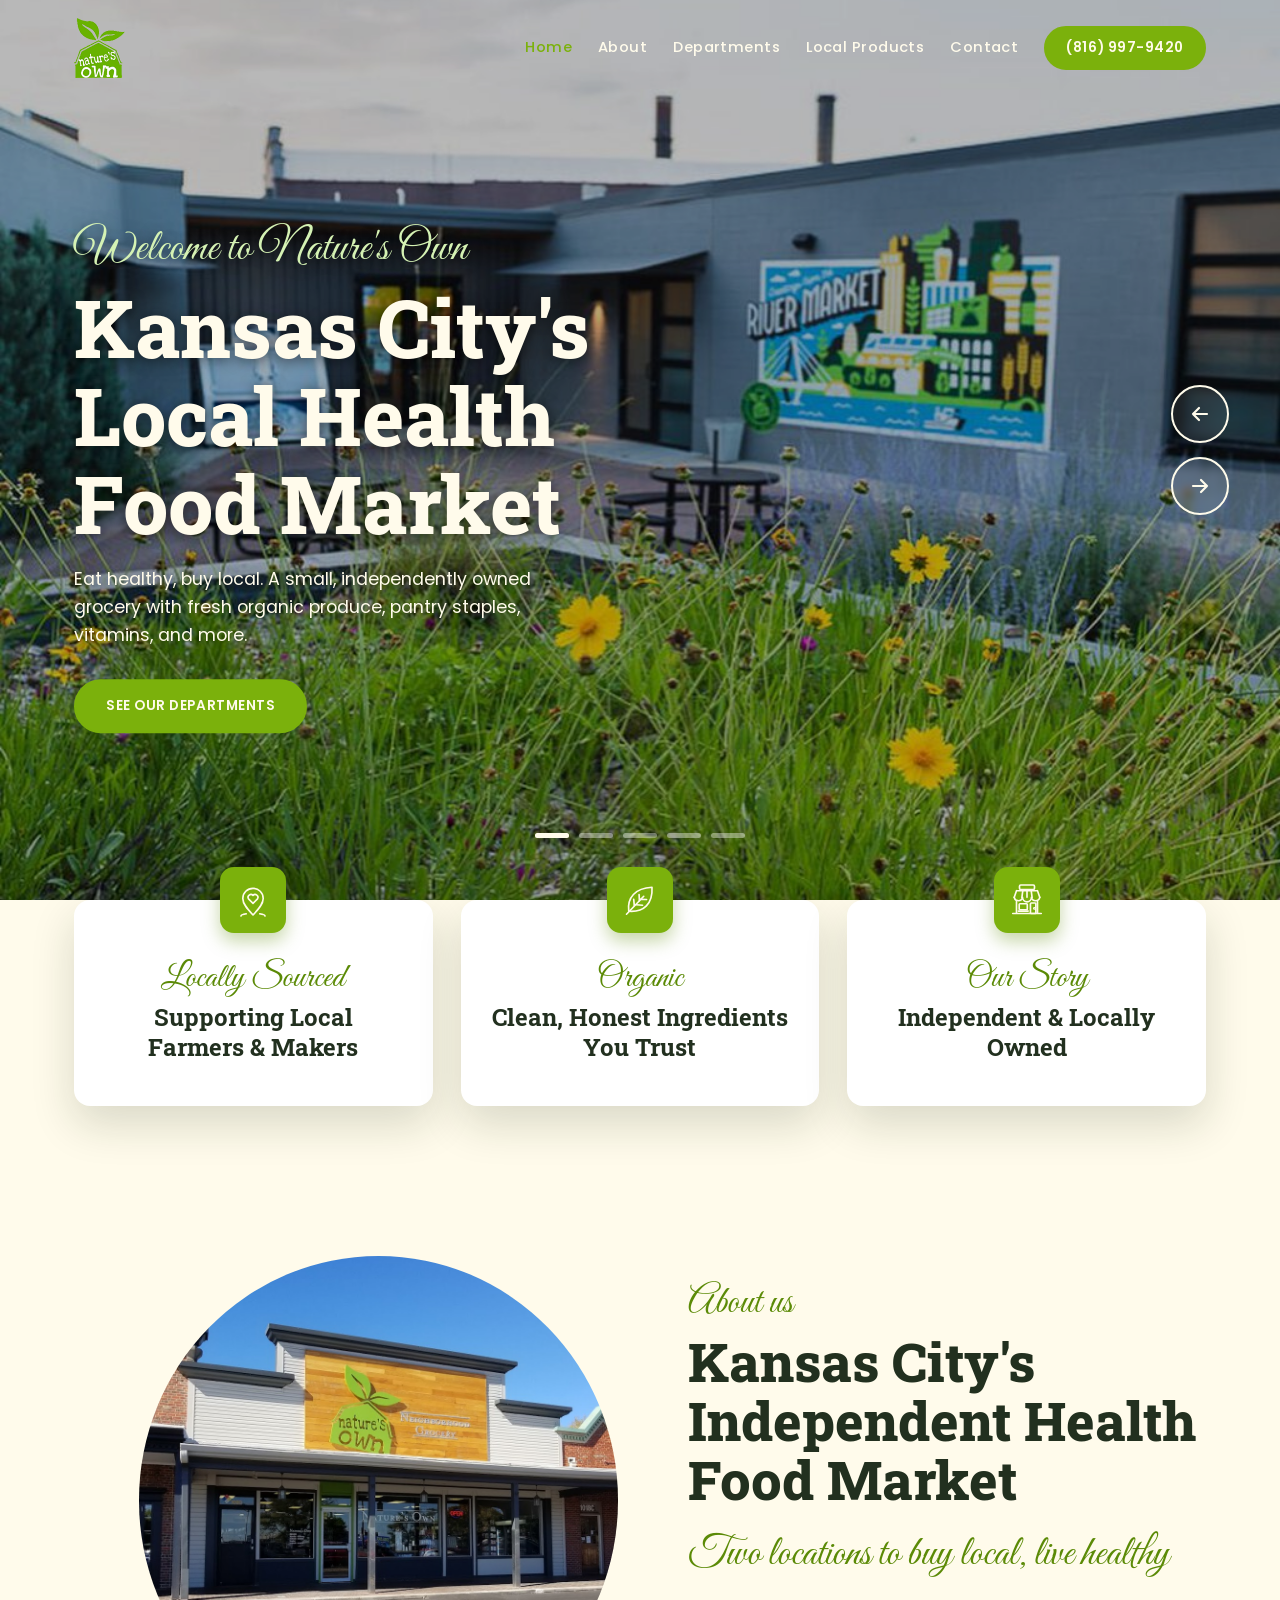
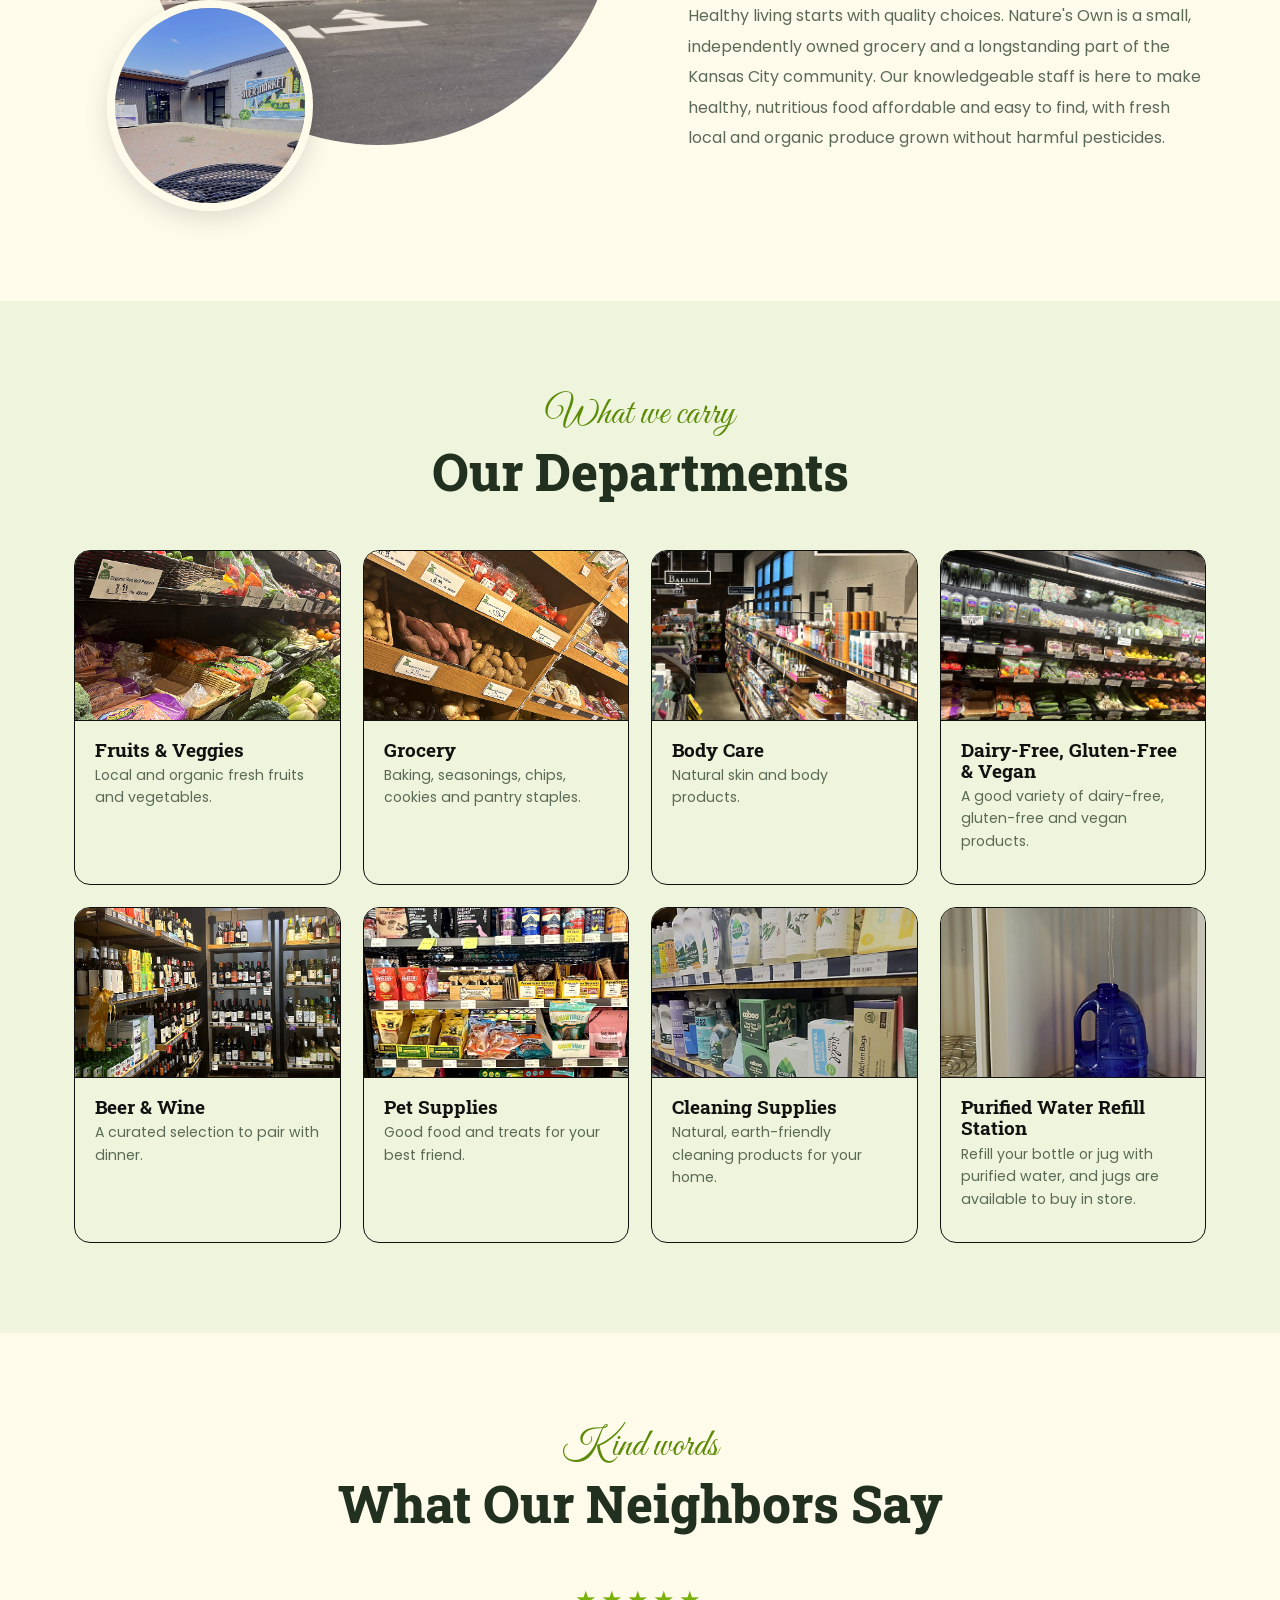
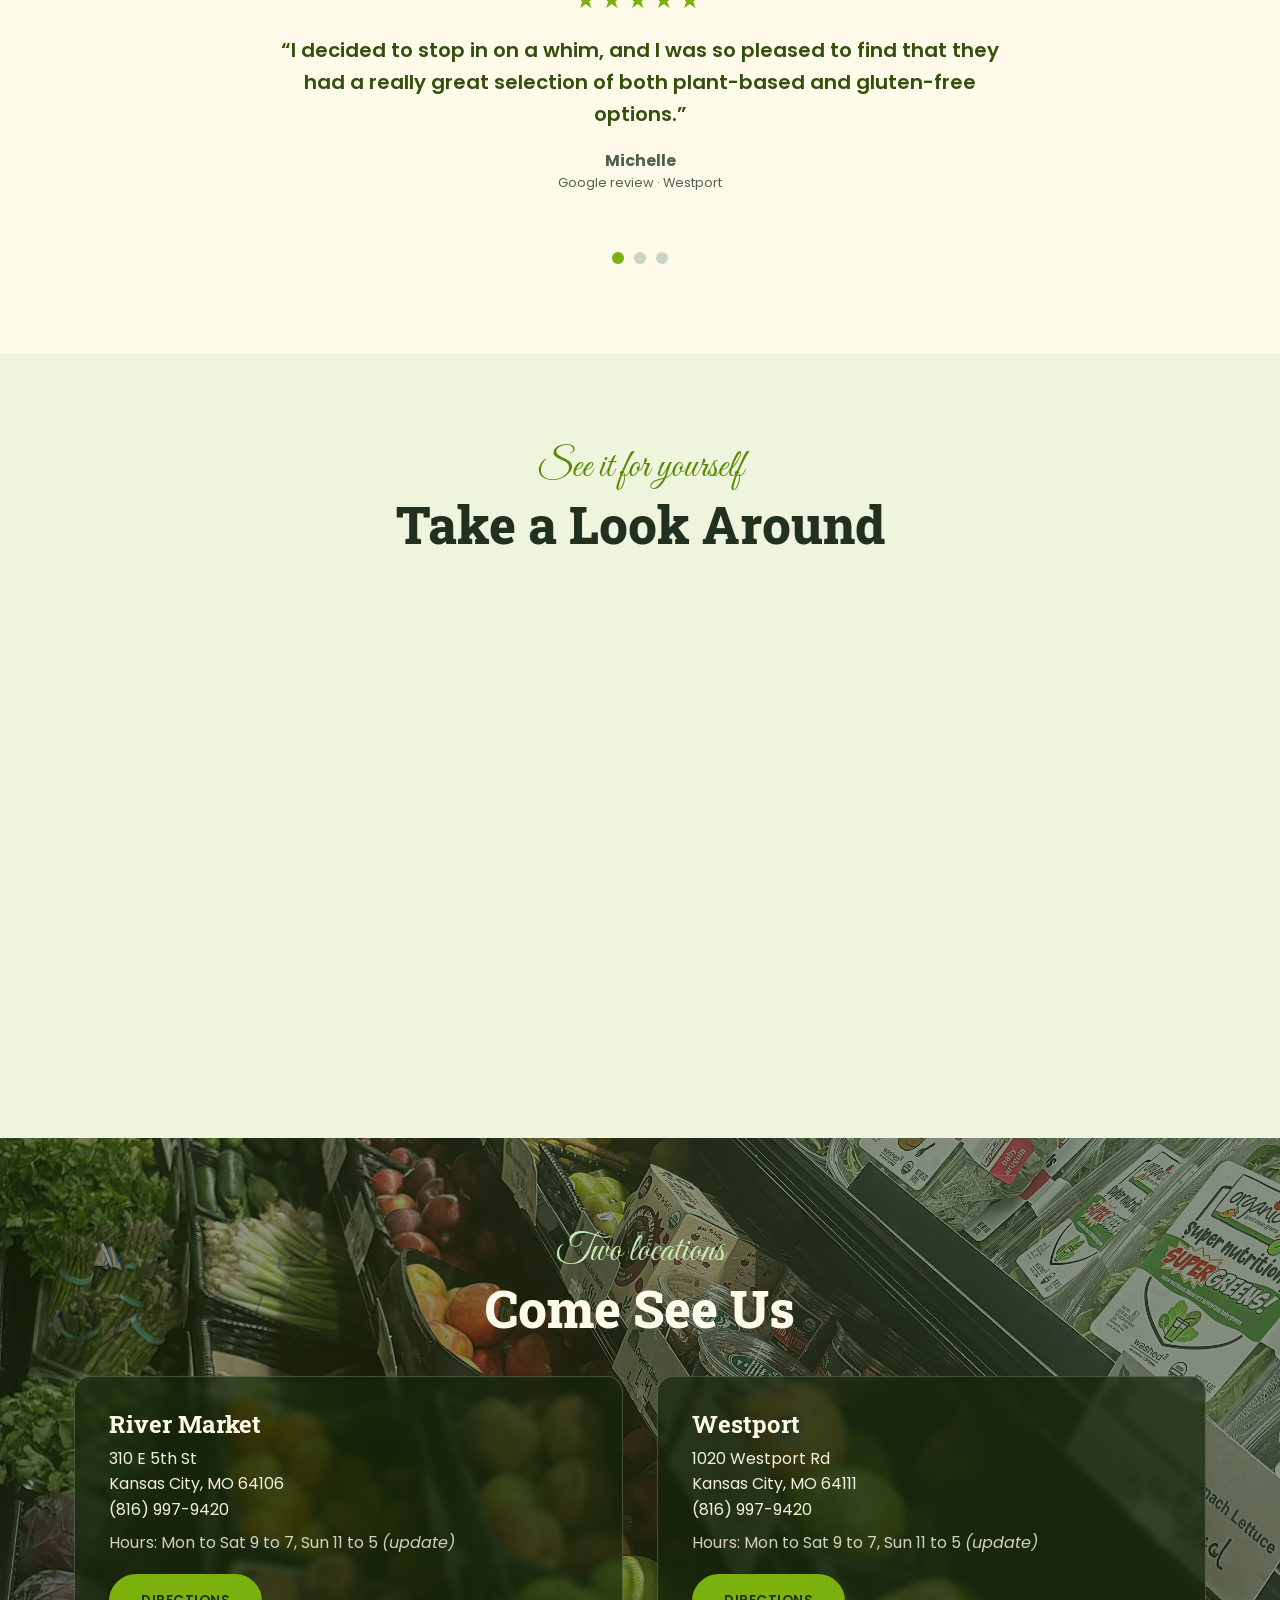
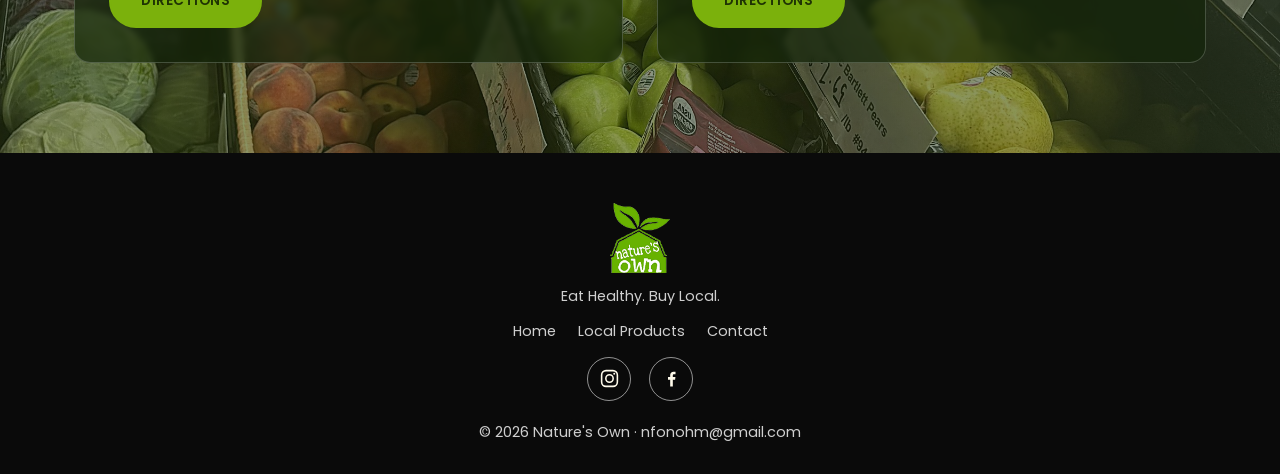
==== index.html @ 877f6335 "Nature's Own Health Market website Co-Authored-By: Claude Sonnet 5.5 <noreply@anthropic.com>" ====
<!DOCTYPE html>
<html lang="en">
<head>
<meta charset="utf-8">
<meta name="viewport" content="width=device-width, initial-scale=1">
<title>Nature's Own Health Market | Eat Healthy, Buy Local in Kansas City</title>
<meta name="description" content="Nature's Own is a small, independently owned health food market in Kansas City. Local, organic, and affordable.">
<link rel="preconnect" href="https://fonts.googleapis.com">
<link rel="preconnect" href="https://fonts.gstatic.com" crossorigin>
<link href="https://fonts.googleapis.com/css2?family=Roboto+Slab:wght@400;600;700;800&family=Poppins:wght@400;500;600;700&family=Great+Vibes&display=swap" rel="stylesheet">
<link rel="icon" href="img/logo.png"><link rel="stylesheet" href="css/style.css?v=36">
</head>
<body>

<!-- Reusable logo mark (placeholder leaf, swap for real logo file) -->
<svg width="0" height="0" style="position:absolute"><defs>
<symbol id="leaf" viewBox="0 0 64 64"><circle cx="32" cy="32" r="30" fill="none" stroke="currentColor" stroke-width="3"/><path d="M18 44c0-16 10-26 28-26 0 16-8 26-24 26" fill="currentColor"/><path d="M18 46c6-8 12-14 20-20" stroke="var(--logo-vein,#7bb10c)" stroke-width="2.5" fill="none" stroke-linecap="round"/></symbol>
</defs></svg>

<!-- 1. LOADER -->
<div id="loader"><div class="logo"><img src="img/logo-full.svg?v=2" alt="Nature's Own Health Food Market"></div></div>

<header>
  <div class="wrap">
    <a class="brand" href="index.html"><img src="img/logo.png" alt="Nature's Own"></a>
    <nav id="nav">
      <a href="index.html" class="cur">Home</a><a href="index.html#story">About</a><a href="index.html#departments">Departments</a><a href="local-products.html">Local Products</a><a href="contact.html">Contact</a>
      <a class="btn" href="tel:8169979420">(816) 997-9420</a>
    </nav>
    <button class="burger" id="burger" aria-label="Menu"><span></span><span></span><span></span></button>
  </div>
</header>

<!-- 2. HERO -->
<section class="hero" id="top">
  <div class="slide active"><div class="ph"><img src="img/courtyard.jpg" alt="" style="object-position:78% 45%"></div>
    <div class="copy"><div class="wrap"><span class="script">Welcome to Nature's Own</span><h1>Kansas City's Local Health Food Market</h1><p>Eat healthy, buy local. A small, independently owned grocery with fresh organic produce, pantry staples, vitamins, and more.</p><a class="btn" href="#departments">See Our Departments</a></div></div></div>
  <div class="slide"><div class="ph"><img src="img/wine.jpg?v=5" alt="" style="object-position:50% 50%"></div>
    <div class="copy"><div class="wrap"><span class="script">Beer &amp; Wine</span><h1>Raise a Glass to Local</h1><p>A curated selection of beer and wine to pair with dinner, plus staff happy to help you pick the right bottle.</p><a class="btn" href="#departments">See Our Departments</a></div></div></div>
  <div class="slide"><div class="ph"><img src="img/produce-hero.jpg?v=5" alt="" style="object-position:50% 55%"></div>
    <div class="copy"><div class="wrap"><span class="script">Fresh &amp; Organic</span><h1>Organic Fruits &amp; Veggies</h1><p>Fresh local and organic produce, picked for flavor and brought in from farms we trust.</p><a class="btn" href="#departments">See Our Departments</a></div></div></div>
  <div class="slide"><div class="ph"><img src="img/s2823.jpg?v=5" alt="" style="object-position:50% 50%"></div>
    <div class="copy"><div class="wrap"><span class="script">Vitamins &amp; Body Care</span><h1>Supplements, Body Care &amp; More</h1><p>Everyday wellness and natural body care, with a knowledgeable team ready to answer your questions.</p><a class="btn" href="#departments">See Our Departments</a></div></div></div>
  <div class="slide"><div class="ph"><img src="img/s2836.jpg?v=5" alt="" style="object-position:50% 50%"></div>
    <div class="copy"><div class="wrap"><span class="script">Local Partners</span><h1>Support Kansas City Makers &amp; Farms</h1><p>Honey, pantry goods and more from local partners, so your dollars stay in the community.</p><a class="btn" href="local-products.html">Meet Local Partners</a></div></div></div>
  <div class="arrows"><button id="prev" aria-label="Previous slide"><svg viewBox="0 0 24 24"><path d="M19 12H5M11 6l-6 6 6 6"/></svg></button><button id="next" aria-label="Next slide"><svg viewBox="0 0 24 24"><path d="M5 12h14M13 6l6 6-6 6"/></svg></button></div>
  <div class="dots" id="dots"></div>
</section>

<!-- 3. PILLARS -->
<section class="pillars" id="about"><div class="wrap">
  <div class="grid">
    <div class="pillar"><span class="script">Locally Sourced</span><h3>Supporting Local Farmers &amp; Makers</h3><div class="ico"><svg viewBox="0 0 24 24"><path d="M12 22c-3.8-4-6.8-7.3-6.8-11a6.8 6.8 0 0 1 13.6 0c0 3.7-3 7-6.8 11z"/><path d="M12 14.2l-3-3a1.9 1.9 0 0 1 3-2.3 1.9 1.9 0 0 1 3 2.3z"/><path d="M7.5 21.2c-2.2.4-3.5 1-3.5 1.5M16.5 21.2c2.2.4 3.5 1 3.5 1.5"/></svg></div></div>
    <div class="pillar"><span class="script">Organic</span><h3>Clean, Honest Ingredients You Trust</h3><div class="ico"><svg viewBox="0 0 24 24"><path d="M4.5 19.5C3.3 10.5 8.8 4 20 3.5c.6 11-5.4 16.8-15.5 16z"/><path d="M3 21.5 14.5 9.5"/><path d="M8.2 15.8l-.4-4.3M11.6 12.4l-.2-4M9.4 15.2l4.3.3M12.4 11.6l4 .1"/></svg></div></div>
    <div class="pillar"><span class="script">Our Story</span><h3>Independent &amp; Locally Owned</h3><div class="ico"><svg viewBox="0 0 24 24"><rect x="7" y="2" width="10" height="3" rx=".8"/><path d="M3.5 10.2 5 5.8M20.5 10.2 19 5.8M5 5.8h14"/><path d="M9.2 5.8 8.6 10.2M12 5.8v4.4M14.8 5.8l.6 4.4"/><path d="M3.5 10.2a2.8 2.8 0 0 0 5.5 0 2.8 2.8 0 0 0 6 0 2.8 2.8 0 0 0 5.5 0"/><path d="M5 13V21M19 13V21M2.5 21h19"/><rect x="6.8" y="14.5" width="5.4" height="4" rx=".5"/><path d="M6.2 19.4h6.6"/><rect x="14.3" y="14" width="3.6" height="7" rx=".5"/><circle cx="16.9" cy="17.6" r=".35"/></svg></div></div>
  </div>
</div></section>

<!-- 4. OUR STORY -->
<section class="story" id="story"><div class="wrap sgrid">
  <div class="cluster" id="cluster">
    <div class="big"><div class="ph"><img src="img/westport.jpg" alt="Nature's Own storefront in Westport" loading="lazy" style="object-position:50% 30%"></div></div>
    <div class="small"><div class="ph"><img src="img/rivermarket-small.jpg?v=3" alt="Nature's Own River Market" loading="lazy" style="object-position:50% 38%"></div></div>
  </div>
  <div class="copy">
    <span class="script rv">About us</span>
    <h2 class="rv">Kansas City's Independent Health Food Market</h2>
    <div class="sub rv">Two locations to buy local, live healthy</div>
    <p class="rv">Healthy living starts with quality choices. Nature's Own is a small, independently owned grocery and a longstanding part of the Kansas City community. Our knowledgeable staff is here to make healthy, nutritious food affordable and easy to find, with fresh local and organic produce grown without harmful pesticides.</p>
  </div>
</div></section>

<!-- 5. DEPARTMENTS -->
<section class="depts" id="departments"><div class="wrap">
  <div class="head"><span class="script">What we carry</span><h2>Our Departments</h2></div>
  <div class="dgrid">
    <div class="card rv"><div class="ph"><img src="img/s2829.jpg?v=5" alt="Fresh produce at Nature's Own" loading="lazy"></div><div class="body"><h3>Fruits &amp; Veggies</h3><p>Local and organic fresh fruits and vegetables.</p></div></div>
    <div class="card rv"><div class="ph"><img src="img/s2836.jpg?v=5" alt="Inside Nature's Own" loading="lazy"></div><div class="body"><h3>Grocery</h3><p>Baking, seasonings, chips, cookies and pantry staples.</p></div></div>
    <div class="card rv"><div class="ph"><img src="img/s2820.jpg?v=5" alt="Body care at Nature's Own" loading="lazy"></div><div class="body"><h3>Body Care</h3><p>Natural skin and body products.</p></div></div>
    <div class="card rv"><div class="ph"><img src="img/s2828.jpg?v=5" alt="Inside Nature's Own" loading="lazy"></div><div class="body"><h3>Dairy-Free, Gluten-Free &amp; Vegan</h3><p>A good variety of dairy-free, gluten-free and vegan products.</p></div></div>
    <div class="card rv"><div class="ph"><img src="img/wine.jpg?v=5" alt="Beer and wine at Nature's Own" loading="lazy"></div><div class="body"><h3>Beer &amp; Wine</h3><p>A curated selection to pair with dinner.</p></div></div>
    <div class="card rv"><div class="ph"><img src="img/pet.jpg" alt="Pet supplies at Nature's Own" loading="lazy"></div><div class="body"><h3>Pet Supplies</h3><p>Good food and treats for your best friend.</p></div></div>
    <div class="card rv"><div class="ph"><img src="img/cleaning.jpg?v=1" alt="Cleaning supplies at Nature's Own" loading="lazy" style="object-position:50% 38%"></div><div class="body"><h3>Cleaning Supplies</h3><p>Natural, earth-friendly cleaning products for your home.</p></div></div>
    <div class="card rv"><div class="ph"><img src="img/water.jpg?v=1" alt="Purified water refill station at Nature's Own" loading="lazy" style="object-position:50% 72%"></div><div class="body"><h3>Purified Water Refill Station</h3><p>Refill your bottle or jug with purified water, and jugs are available to buy in store.</p></div></div>
  </div>
</div></section>

<!-- 7. REVIEWS -->
<section class="reviews" id="reviews"><div class="wrap">
  <div class="head"><span class="script">Kind words</span><h2>What Our Neighbors Say</h2></div>
  <!-- Real Google reviews (first names only) -->
  <div class="rwrap" id="rwrap">
    <div class="rev on"><div class="stars">★★★★★</div><blockquote>“I decided to stop in on a whim, and I was so pleased to find that they had a really great selection of both plant-based and gluten-free options.”</blockquote><cite>Michelle<small>Google review · Westport</small></cite></div>
    <div class="rev"><div class="stars">★★★★★</div><blockquote>“Great centralized spot for healthy snacks, groceries and even wine if you’re a drinker. They have some unique products that are hard to find elsewhere. Definitely pay them a stop if you’re on a journey to healthier living.”</blockquote><cite>Will<small>Google review · River Market</small></cite></div>
    <div class="rev"><div class="stars">★★★★★</div><blockquote>“They were both very welcoming and helpful! They found exactly what I was looking for super quickly and knew a lot about the store/products.”</blockquote><cite>Codey<small>Google review · Westport</small></cite></div>
  </div>
  <div class="rdots" id="rdots"></div>
</div></section>

<!-- TOUR -->
<section class="tour" id="tour"><div class="wrap">
  <div class="head"><span class="script">See it for yourself</span><h2>Take a Look Around</h2></div>
  <div class="tgrid">
    <figure class="vslot rv">
      <div class="vframe" style="background-image:url('img/westport.jpg')">
        <!-- When the video is ready, replace the next line with:
             <video src="video/westport.mp4" poster="img/westport.jpg" controls playsinline preload="none"></video> -->
        <div class="soon"><span class="vplay"><svg viewBox="0 0 24 24"><path d="M8 5v14l11-7z"/></svg></span><em>Video coming soon</em></div>
      </div>
      <figcaption><h3>Westport</h3><p>1020 Westport Rd</p></figcaption>
    </figure>
    <figure class="vslot rv">
      <div class="vframe" style="background-image:url('img/courtyard.jpg')">
        <!-- When the video is ready, replace the next line with:
             <video src="video/rivermarket.mp4" poster="img/courtyard.jpg" controls playsinline preload="none"></video> -->
        <div class="soon"><span class="vplay"><svg viewBox="0 0 24 24"><path d="M8 5v14l11-7z"/></svg></span><em>Video coming soon</em></div>
      </div>
      <figcaption><h3>River Market</h3><p>310 E 5th St</p></figcaption>
    </figure>
  </div>
</div></section>

<!-- VISIT -->
<section class="visit" id="visit"><div class="wrap">
  <div class="head" style="margin:0"><span class="script" style="color:#c9eeb4">Two locations</span><h2>Come See Us</h2></div>
  <div class="vgrid">
    <div class="loc"><h3>River Market</h3><p>310 E 5th St<br>Kansas City, MO 64106<br>(816) 997-9420</p><p style="margin-top:8px;opacity:.8">Hours: Mon to Sat 9 to 7, Sun 11 to 5 <em>(update)</em></p><a class="btn" href="https://www.google.com/maps/search/310+E+5th+St+Kansas+City+MO" target="_blank" rel="noopener">Directions</a></div>
    <div class="loc"><h3>Westport</h3><p>1020 Westport Rd<br>Kansas City, MO 64111<br>(816) 997-9420</p><p style="margin-top:8px;opacity:.8">Hours: Mon to Sat 9 to 7, Sun 11 to 5 <em>(update)</em></p><a class="btn" href="https://www.google.com/maps/search/1020+Westport+Rd+Kansas+City+MO" target="_blank" rel="noopener">Directions</a></div>
  </div>
</div></section>

<footer><div class="wrap">
  <a class="brand" href="index.html"><img src="img/logo.png" alt="Nature's Own"></a>
  <div>Eat Healthy. Buy Local.</div>
  <div class="flinks"><a href="index.html">Home</a><a href="local-products.html">Local Products</a><a href="contact.html">Contact</a></div>
  <div class="soc"><a href="https://instagram.com/naturesownmkt" target="_blank" rel="noopener" aria-label="Instagram"><svg viewBox="0 0 24 24" aria-hidden="true"><rect x="3" y="3" width="18" height="18" rx="5"/><circle cx="12" cy="12" r="4.2"/><circle class="fill" cx="17.4" cy="6.6" r="1.1"/></svg></a><a href="https://facebook.com/naturesownhealth" target="_blank" rel="noopener" aria-label="Facebook"><svg viewBox="0 0 24 24" aria-hidden="true"><path class="fill" d="M13.5 21v-7.6h2.6l.4-3h-3V8.5c0-.9.3-1.5 1.5-1.5h1.6V4.3c-.3 0-1.2-.1-2.3-.1-2.3 0-3.8 1.4-3.8 3.9v2.3H8v3h2.5V21z"/></svg></a></div>
  <div>© 2026 Nature's Own · nfonohm@gmail.com</div>
</div></footer>

<!-- 8. POPUP -->
<div id="pop" role="dialog" aria-modal="true" aria-labelledby="ptitle"><div class="pbox">
  <button class="x" id="px" aria-label="Close">×</button>
  <span class="script">Stay in the loop</span>
  <h3 id="ptitle">Want to keep up with what's on sale each month?</h3>
  <p>Follow us on Instagram or Facebook for monthly deals, new local products, and store news.</p>
  <div class="csoc"><a href="https://instagram.com/naturesownmkt" target="_blank" rel="noopener" aria-label="Instagram"><svg viewBox="0 0 24 24" aria-hidden="true"><rect x="3" y="3" width="18" height="18" rx="5"/><circle cx="12" cy="12" r="4.2"/><circle class="fill" cx="17.4" cy="6.6" r="1.1"/></svg></a><a href="https://facebook.com/naturesownhealth" target="_blank" rel="noopener" aria-label="Facebook"><svg viewBox="0 0 24 24" aria-hidden="true"><path class="fill" d="M13.5 21v-7.6h2.6l.4-3h-3V8.5c0-.9.3-1.5 1.5-1.5h1.6V4.3c-.3 0-1.2-.1-2.3-.1-2.3 0-3.8 1.4-3.8 3.9v2.3H8v3h2.5V21z"/></svg></a></div>
  <button class="no" id="pno">No thanks</button>
</div></div>

<script src="js/main.js?v=2"></script>
</body>
</html>
---- css/style.css ----
/* ---------- FONTS ----------
   Rockwell: installed on most Macs/Windows; Roboto Slab is the web fallback.
   Handsome: commercial font. Drop the file in /fonts and it will load automatically
   (fonts/Handsome.woff2). Until then Great Vibes stands in. */
@font-face{font-family:"Handsome";src:local("Handsome"),url("../fonts/Handsome.woff2") format("woff2");font-display:swap}
:root{
  --green:#7bb10c;          /* brand green, sampled from the logo */
  --green-text:#5b8a06;
  --green-dark:#35500a;
  --green-light:#eef5dc;
  --cream:#fffbeb;
  --ink:#22301f;
  --accent:#7bb10c;
  --slab:"Rockwell","Rockwell Nova","Roboto Slab",Georgia,serif;
  --body:"Poppins","Helvetica Neue",Arial,sans-serif;
  --script:"Handsome","Great Vibes","Brush Script MT",cursive;
}
*{box-sizing:border-box;margin:0;padding:0}
html{scroll-behavior:smooth}
body{font-family:var(--body);color:var(--ink);background:var(--cream);line-height:1.6;overflow-x:hidden}
img,svg{display:block;max-width:100%}
a{color:inherit;text-decoration:none}
.wrap{max-width:1180px;margin:0 auto;padding:0 24px}
h1,h2,h3,.brand,#loader .name,.sub,.hero-badge,.card h3{font-family:var(--slab)}
h1,h2,h3{line-height:1.1}
nav a,.btn,.feat,.checks li,.pbox .no{font-family:var(--body)}
.script{font-family:var(--script);color:var(--green-text);font-size:2.4rem;line-height:1.2;display:block;margin-bottom:6px}
h2{font-size:clamp(2rem,4.5vw,3.2rem);font-weight:800}
.btn{display:inline-block;background:var(--green);color:#1f3304;padding:14px 30px;border-radius:50px;font-weight:600;letter-spacing:.04em;text-transform:uppercase;font-size:.85rem;transition:.25s;border:2px solid var(--green)}
.btn:hover{background:#67993f;color:var(--cream);border-color:#67993f}
.btn.ghost{background:transparent;color:var(--cream);border-color:var(--cream)}
.btn.ghost:hover{background:var(--cream);color:var(--green-dark)}
section{padding:90px 0}

/* ---------- LOADER ---------- */
#loader{position:fixed;inset:0;background:#fff;z-index:999;display:grid;place-items:center;transition:transform .7s cubic-bezier(.77,0,.18,1)}
#loader.done{transform:translateY(-100%)}
#loader .logo{display:flex;flex-direction:column;align-items:center;color:var(--green-dark);animation:pop .8s ease both}
#loader img{width:min(420px,78vw);height:auto}
#loader .name{font-weight:800;font-size:2rem;letter-spacing:.02em}
#loader .name small{display:block;font-family:var(--script);font-weight:400;font-size:1.5rem;text-align:center;color:var(--green)}
@keyframes pop{from{opacity:0;transform:scale(.8)}to{opacity:1;transform:none}}

/* ---------- HEADER ---------- */
header{position:fixed;top:0;left:0;right:0;z-index:50;transition:.3s;padding:18px 0}
header.solid{background:rgba(251,248,239,.96);box-shadow:0 2px 14px rgba(0,0,0,.08);padding:10px 0}
header .wrap{display:flex;align-items:center;justify-content:space-between}
.brand{display:flex;align-items:center;gap:10px;color:var(--cream);font-weight:800;font-size:1.25rem}
.brand img{height:60px;width:auto}
header.solid .brand{color:var(--green-dark)}
nav{display:flex;gap:26px;align-items:center}
nav a{color:var(--cream);font-weight:500;font-size:.92rem;letter-spacing:.03em}
header.solid nav a{color:var(--ink)}
nav a:not(.btn):hover{color:var(--accent)}
header.solid nav a:not(.btn):hover{color:var(--green-text)}
nav .btn,header.solid nav .btn{padding:9px 20px;color:var(--cream)}
.burger{display:none;background:none;border:0;width:36px;height:28px;position:relative;cursor:pointer}
.burger span{position:absolute;left:0;right:0;height:3px;background:var(--cream);border-radius:3px;transition:.3s}
header.solid .burger span{background:var(--ink)}
.burger span:nth-child(1){top:4px}.burger span:nth-child(2){top:12px}.burger span:nth-child(3){top:20px}

/* ---------- HERO ---------- */
.hero{position:relative;height:100vh;min-height:640px;padding:0;overflow:hidden;color:var(--cream);background:#222}
.ph{width:100%;height:100%;display:grid;place-items:center;position:relative;overflow:hidden}
.ph::before{content:"";position:absolute;inset:0;background:
  radial-gradient(circle at 20% 30%,rgba(255,255,255,.18),transparent 40%),
  radial-gradient(circle at 80% 70%,rgba(0,0,0,.2),transparent 45%)}
.ph img{position:absolute;inset:0;width:100%;height:100%;object-fit:cover}
.ph span{position:relative;font-size:clamp(4rem,12vw,9rem);opacity:.35;filter:saturate(.6)}
.ph em{position:absolute;bottom:14px;right:16px;font-size:.7rem;letter-spacing:.15em;text-transform:uppercase;opacity:.55;font-style:normal}
.dots{position:absolute;z-index:5;bottom:62px;left:50%;transform:translateX(-50%);display:flex;gap:10px}
.dots button{width:34px;height:5px;border:0;border-radius:4px;background:rgba(255,255,255,.4);cursor:pointer;position:relative;overflow:hidden}
.dots button.on::after{content:"";position:absolute;inset:0;background:var(--cream);transform-origin:left;animation:fill var(--dur,3.4s) linear forwards}
@keyframes fill{from{transform:scaleX(0)}to{transform:scaleX(1)}}

.slide{position:absolute;inset:0;opacity:0;visibility:hidden;transition:opacity 1s ease,visibility 0s 1s}
.slide.active{opacity:1;visibility:visible;z-index:2;transition:opacity 1s ease}
.slide .ph img{transform:scale(1.14);transition:transform 7s cubic-bezier(.2,.6,.3,1)}
.slide.active .ph img{transform:scale(1)}
.slide::after{content:"";position:absolute;inset:0;background:rgba(0,0,0,.28)}
.slide .copy{text-shadow:0 2px 14px rgba(0,0,0,.55);position:absolute;z-index:3;left:0;right:0;top:50%;transform:translateY(-48%)}
.slide .copy>div{max-width:1180px}
.slide .copy h1{max-width:680px}
.slide .copy{top:52%}
.slide .copy>div>*{opacity:0;transform:translateY(34px);transition:opacity .7s ease,transform .8s cubic-bezier(.2,.7,.2,1)}
.slide.active .copy>div>*{opacity:1;transform:none}
.slide.active .copy>div>*:nth-child(1){transition-delay:.45s}
.slide.active .copy>div>*:nth-child(2){transition-delay:.6s}
.slide.active .copy>div>*:nth-child(3){transition-delay:.75s}
.slide.active .copy>div>*:nth-child(4){transition-delay:.9s}
.slide .script{color:#d5f2b4;font-size:2.8rem}
.slide h1{font-size:clamp(2.5rem,6.4vw,5rem);font-weight:800;margin-bottom:18px}
.slide .btn{text-shadow:none;color:var(--cream)}
.slide p{max-width:520px;font-size:1.1rem;margin-bottom:30px}
.arrows{position:absolute;z-index:6;right:4%;top:50%;transform:translateY(-50%);display:flex;flex-direction:column;gap:14px}
.arrows button{width:58px;height:58px;border-radius:50%;border:2px solid var(--cream);background:rgba(255,255,255,.08);backdrop-filter:blur(4px);color:var(--cream);cursor:pointer;display:grid;place-items:center;transition:.25s}
.arrows button:hover{background:#fff;border-color:#fff;color:#111;transform:scale(1.08)}
.arrows svg{width:24px;height:24px;fill:none;stroke:currentColor;stroke-width:2.2;stroke-linecap:round;stroke-linejoin:round}
@media(max-width:900px){.arrows{top:auto;bottom:24px;right:20px;transform:none;flex-direction:row}.arrows button{width:46px;height:46px}.dots{left:20px;transform:none;bottom:42px}.slide .copy{top:52%}.slide h1{font-size:clamp(2rem,9vw,3rem)}.slide .script{font-size:2.3rem}.slide p{font-size:1rem;margin-bottom:22px}.slide .btn{white-space:nowrap}}

/* ---------- PILLARS ---------- */
.pillars{background:none;padding:0 0 20px;margin-top:0;position:relative;z-index:6}
.pillars .grid{display:grid;grid-template-columns:repeat(3,1fr);gap:28px}
.pillar{position:relative;background:#fff;border-radius:16px;box-shadow:0 18px 44px rgba(20,40,10,.16);padding:58px 30px 44px;text-align:center}
.pillar .script{font-size:2.1rem;margin-bottom:4px;color:var(--green-text)}
.pillar h3{font-size:1.5rem;color:var(--ink);line-height:1.25;font-weight:700;max-width:320px;margin:0 auto}
.pillar .ico{position:absolute;left:50%;top:-33px;transform:translateX(-50%);width:66px;height:66px;border-radius:14px;background:var(--green);display:grid;place-items:center;color:var(--cream);box-shadow:0 8px 18px rgba(91,138,6,.35)}
.pillar .ico svg{width:36px;height:36px;fill:none;stroke:currentColor;stroke-width:1.1;stroke-linecap:round;stroke-linejoin:round}

/* ---------- OUR STORY ---------- */
.story{padding-top:130px}
.sgrid{display:grid;grid-template-columns:1.05fr 1fr;gap:70px;align-items:center}
.story h2{font-size:clamp(2.1rem,4.2vw,3.4rem);margin-bottom:22px}
.story .sub{font-family:var(--script);font-size:clamp(1.9rem,3.4vw,2.6rem);font-weight:400;color:var(--green-text);line-height:1.15;margin-bottom:22px}
.story .copy p{color:#5b6a56;max-width:540px;margin-bottom:34px;line-height:1.9}
.feats{display:flex;gap:40px;flex-wrap:wrap}
.feat{display:flex;align-items:center;gap:14px;font-weight:600;font-size:1.15rem;color:var(--ink);line-height:1.25}
.feat svg{width:56px;height:56px;flex:none;fill:none;stroke:var(--green);stroke-width:1.6;stroke-linecap:round;stroke-linejoin:round}
.cluster{position:relative;isolation:isolate;aspect-ratio:1/1.02;width:100%;max-width:580px;margin:0 auto}
.cluster .big,.cluster .small{position:absolute;border-radius:50%;overflow:hidden;opacity:0;transform:scale(.7);transition:opacity .7s,transform .9s cubic-bezier(.34,1.3,.64,1)}
.cluster .big{width:88%;height:88%;top:0;right:0}
.cluster .small{width:38%;height:38%;left:6%;bottom:0;border:8px solid var(--cream);z-index:3;transition-delay:.2s;box-shadow:0 8px 24px rgba(0,0,0,.12)}
.cluster.in .big,.cluster.in .small{opacity:1;transform:none}
.cluster .ph{position:absolute;inset:0}
@keyframes sway{50%{transform:rotate(3deg) translateY(-6px)}}
@media(max-width:900px){.sgrid{grid-template-columns:1fr;gap:40px}.feats{gap:24px}}

/* ---------- DEPARTMENTS ---------- */
.depts{background:var(--green-light)}
.head{text-align:center;margin-bottom:50px}
.dgrid{display:grid;grid-template-columns:repeat(4,1fr);gap:22px}
.card{background:transparent;border:1px solid #111;border-radius:16px;overflow:hidden;transition:.3s;display:block}

.card .ph{height:170px;border-bottom:1px solid #111;transition:.5s}
.card .ph img{position:absolute;inset:0;width:100%;height:100%;object-fit:cover}
.ph span{font-size:4rem}
.card .body{padding:18px 20px 22px}
.card h3{font-size:1.2rem;color:#111}
.card p{font-size:.88rem;color:#5b6a56;margin:4px 0 10px}
.card .more{display:none;font-weight:700;font-size:.78rem;letter-spacing:.08em;text-transform:uppercase;color:var(--green)}

/* ---------- VIDEO ---------- */
@keyframes ring{to{transform:scale(1.6);opacity:0}}

/* ---------- REVIEWS ---------- */
.reviews{text-align:center}
.rwrap{max-width:760px;margin:0 auto;display:grid}
.rev{grid-area:1/1;opacity:0;transform:translateX(40px);transition:.5s;pointer-events:none}
.rev.on{opacity:1;transform:none;pointer-events:auto}
.stars{color:var(--accent);font-size:1.5rem;letter-spacing:4px}
.rev blockquote{font-family:var(--body);font-size:1.25rem;line-height:1.6;margin:14px 0 18px;font-weight:600;color:var(--green-dark)}
.rev cite{font-style:normal;font-weight:700;color:#51614c}
.rev cite small{display:block;font-weight:400;font-size:.8rem}
.rdots{display:flex;justify-content:center;gap:10px;margin-top:26px}
.rdots button{width:12px;height:12px;border-radius:50%;border:0;background:#c8d6c2;cursor:pointer}
.rdots button.on{background:var(--green)}
.gbadge{display:inline-block;margin-top:28px;font-size:.9rem;font-weight:700;color:var(--green-text)}

/* ---------- VISIT ---------- */
.visit{background:linear-gradient(rgba(22,42,10,.5),rgba(22,42,10,.5)),url("../img/produce-hero.jpg?v=5") center/cover no-repeat;color:var(--cream)}
.vgrid{display:grid;grid-template-columns:1fr 1fr;gap:34px;margin-top:40px}
.loc{background:rgba(20,38,10,.68);backdrop-filter:blur(3px);border-radius:16px;padding:34px;border:1px solid rgba(255,255,255,.2)}
.loc h3{font-size:1.5rem;margin-bottom:8px}
.loc p{opacity:.95}
.loc a.btn{margin-top:18px}

footer{background:#0a0a0a;color:#cfcfcf;padding:50px 0 30px;text-align:center;font-size:.9rem}
footer .brand{justify-content:center;color:var(--cream);margin-bottom:12px}
footer .soc{display:flex;gap:18px;justify-content:center;margin:14px 0 20px}
footer .soc a{width:44px;height:44px;border-radius:50%;border:1.5px solid rgba(255,255,255,.55);display:grid;place-items:center;color:var(--cream);transition:.25s}
footer .soc a:hover{background:var(--green);border-color:var(--green);color:#1f3304}
.soc svg,.csoc svg{width:21px;height:21px;fill:none;stroke:currentColor;stroke-width:1.8;stroke-linecap:round;stroke-linejoin:round}
.soc svg .fill,.csoc svg .fill{fill:currentColor;stroke:none}
.csoc{display:flex;gap:12px}
.csoc a{width:44px;height:44px;border-radius:50%;background:#fff;border:1px solid #111;color:#111;display:grid;place-items:center;transition:.25s}
.csoc a:hover{background:#111;color:#fff}

/* ---------- POPUP ---------- */
#pop{position:fixed;inset:0;background:rgba(10,25,10,.6);z-index:900;display:none;place-items:center;padding:20px}
#pop.show{display:grid;animation:fade .3s}
@keyframes fade{from{opacity:0}}
.pbox{background:var(--cream);max-width:460px;width:100%;border-radius:22px;padding:52px 36px 36px;text-align:center;position:relative;overflow:hidden;animation:pop .5s cubic-bezier(.34,1.56,.64,1)}
.pbox::before{content:"";position:absolute;top:0;left:0;right:0;height:12px;background:var(--green)}
.pbox h3{font-size:1.7rem;color:#111;margin:6px 0 10px}
.pbox p{margin-bottom:22px;color:#51614c}
.pbox .x{position:absolute;top:16px;right:18px;background:none;border:0;font-size:1.8rem;cursor:pointer;color:#51614c}
.pbox .csoc{justify-content:center}
.pbox .links{display:flex;gap:12px;justify-content:center;flex-wrap:wrap}
.pbox .no{display:block;margin:18px auto 0;background:none;border:0;color:#7a8975;font-size:.82rem;cursor:pointer;text-decoration:underline;font-family:inherit}

/* reveal */
.rv{opacity:0;transform:translateY(30px);transition:.7s}
.rv.in{opacity:1;transform:none}

@media(max-width:900px){
  .dgrid{grid-template-columns:repeat(2,1fr)}
  .pillars .grid{grid-template-columns:1fr;gap:56px}
  .vgrid{grid-template-columns:1fr}
  .hero-badge{display:none}
  .burger{display:block}
  nav{position:fixed;top:0;right:0;bottom:0;width:78%;background:var(--cream);flex-direction:column;justify-content:center;gap:28px;transform:translateX(100%);transition:.35s}
  nav.open{transform:none}
  nav a,header.solid nav a{font-size:1.2rem}
  header nav a:not(.btn),header.solid nav a:not(.btn),header nav a.cur:not(.btn),header.solid nav a.cur:not(.btn){color:#111!important}
  nav a.cur:not(.btn){text-decoration:underline;text-underline-offset:6px}
  nav .btn,header.solid nav .btn{color:var(--cream)}
  nav.open ~ .burger span,header.solid nav.open ~ .burger span{background:#111}
  nav.open ~ .burger{z-index:60}
  section{padding:64px 0}
}
@media(max-width:520px){.dgrid{grid-template-columns:1fr}}
@media(prefers-reduced-motion:reduce){*{animation-duration:.01s!important;transition-duration:.01s!important}}

/* ---------- SHARED / INNER PAGES ---------- */
nav a.cur:not(.btn){color:var(--accent)}
header.solid nav a.cur:not(.btn){color:var(--green-text)}
footer .brand img{height:70px}
.flinks{display:flex;gap:22px;justify-content:center;flex-wrap:wrap;margin:12px 0 4px}
.flinks a:hover{color:var(--cream)}
.lead{max-width:680px;margin:14px auto 0;color:#5b6a56}
.catlist{max-width:980px;margin:50px auto 0;border-bottom:1px solid #d8dcc3}
.cat{display:grid;grid-template-columns:280px 1fr;gap:30px;padding:34px 0;border-top:1px solid #d8dcc3;align-items:start}
.cat h3{font-size:1.5rem;color:var(--green-dark);font-weight:700;line-height:1.2}
.cat ul{list-style:none;columns:2;column-gap:40px}
.cat li{padding:6px 0;font-size:1.05rem;color:var(--ink);break-inside:avoid}
.lp-photos{padding-top:0}
.trio{display:grid;grid-template-columns:repeat(3,1fr);gap:22px}
.trio .ph{height:300px;border-radius:20px;overflow:hidden}
.cta{background:var(--green-light);text-align:center}
.cta p{max-width:520px;margin:12px auto 28px;color:#5b6a56}
.cgrid{display:grid;grid-template-columns:1fr 1fr;gap:60px;align-items:start}
.cinfo p{color:#5b6a56;margin:16px 0 26px;max-width:520px}
.clist{list-style:none;display:grid;gap:12px}
.clist li{display:flex;gap:14px;align-items:baseline}
.clist strong{min-width:84px;color:var(--green-dark)}
.clist a{color:#111;font-weight:500}
.cform{background:#fff;border-radius:22px;padding:36px;box-shadow:0 16px 44px rgba(20,60,20,.14);display:grid;gap:16px}
.cform h3{font-size:1.6rem;color:var(--green-dark)}
.cform .row{display:grid;grid-template-columns:1fr 1fr;gap:16px}
.cform label{display:grid;gap:6px;font-weight:600;font-size:.88rem;color:var(--green-dark)}
.cform input,.cform textarea{font:inherit;font-weight:400;padding:13px 14px;border:1.5px solid #d6e0cf;border-radius:10px;background:var(--cream);color:var(--ink);width:100%}
.cform input:focus,.cform textarea:focus{outline:none;border-color:var(--green);box-shadow:0 0 0 3px rgba(123,177,12,.2)}
.cform .btn{justify-self:start;cursor:pointer;color:#fff}
.faq{background:var(--green-light)}
.faqlist{max-width:820px;margin:0 auto;display:grid;gap:14px}
.faqlist details{background:#fff;border-radius:14px;box-shadow:0 4px 14px rgba(20,60,20,.07);overflow:hidden}
.faqlist summary{cursor:pointer;list-style:none;padding:20px 54px 20px 24px;font-family:var(--slab);font-weight:700;font-size:1.1rem;color:var(--green-dark);position:relative}
.faqlist summary::-webkit-details-marker{display:none}
.faqlist summary::after{content:"+";position:absolute;right:22px;top:50%;transform:translateY(-50%);font-size:1.6rem;color:var(--green-text);transition:.25s}
.faqlist details[open] summary::after{content:"–"}
.faqlist .ans{padding:0 24px 22px;color:#5b6a56}
.faqlist .ans p+p,.faqlist .ans ul+p,.faqlist .ans p+ul{margin-top:12px}
.faqlist .ans ul{padding-left:22px}
.faqlist details a{color:var(--green-text);font-weight:600;text-decoration:underline}
@media(max-width:900px){.cat{grid-template-columns:1fr;gap:12px;padding:26px 0}.trio{grid-template-columns:1fr}.trio .ph{height:240px}.cgrid{grid-template-columns:1fr;gap:40px}.cform .row{grid-template-columns:1fr}.cform{padding:26px}}
@media(max-width:520px){.cat ul{columns:1}}

.contact,.lp-intro{padding-top:150px}
@media(max-width:900px){.contact,.lp-intro{padding-top:120px}}

.mapgrid{display:grid;grid-template-columns:1fr 1fr;gap:34px;max-width:1040px;margin:0 auto}
.mapc h3{font-size:1.4rem;color:var(--green-dark)}
.mapc p{margin:4px 0 14px;color:#5b6a56}
.mapc iframe{width:100%;height:320px;border:0;border-radius:18px;display:block;box-shadow:0 8px 24px rgba(20,60,20,.1)}
@media(max-width:900px){.mapgrid{grid-template-columns:1fr}.mapc iframe{height:260px}}

/* ---------- TOUR (store videos) ---------- */
.tour{background:var(--green-light)}
.tgrid{display:grid;grid-template-columns:1fr 1fr;gap:34px;max-width:1040px;margin:0 auto}
.vslot{margin:0;text-align:center}
.vframe{position:relative;aspect-ratio:4/3;border-radius:18px;overflow:hidden;background:#cfe0b0 center/cover no-repeat;box-shadow:0 8px 24px rgba(20,60,20,.14)}
.vframe video{position:absolute;inset:0;width:100%;height:100%;object-fit:cover;background:#000}
.vframe .soon{position:absolute;inset:0;display:flex;flex-direction:column;align-items:center;justify-content:center;gap:12px;background:rgba(22,42,10,.45);color:var(--cream)}
.vframe .soon em{font-style:normal;font-weight:600;letter-spacing:.04em}
.vplay{width:64px;height:64px;border-radius:50%;background:var(--green);display:grid;place-items:center}
.vplay svg{width:26px;height:26px;fill:var(--cream);margin-left:3px}
.vslot figcaption h3{margin:16px 0 2px;font-size:1.4rem;color:var(--green-dark)}
.vslot figcaption p{margin:0;color:#5b6a56}
@media(max-width:900px){.tgrid{grid-template-columns:1fr}}

.card .ph.icoph{background:var(--green-light);display:grid;place-items:center}
.card .ph.icoph svg{width:72px;height:72px;fill:none;stroke:var(--green-text);stroke-width:1.1;stroke-linecap:round;stroke-linejoin:round}
.card .ph{overflow:hidden}
.card .ph img{filter:saturate(1.1) contrast(1.04) brightness(1.03);transform:scale(1.15)}
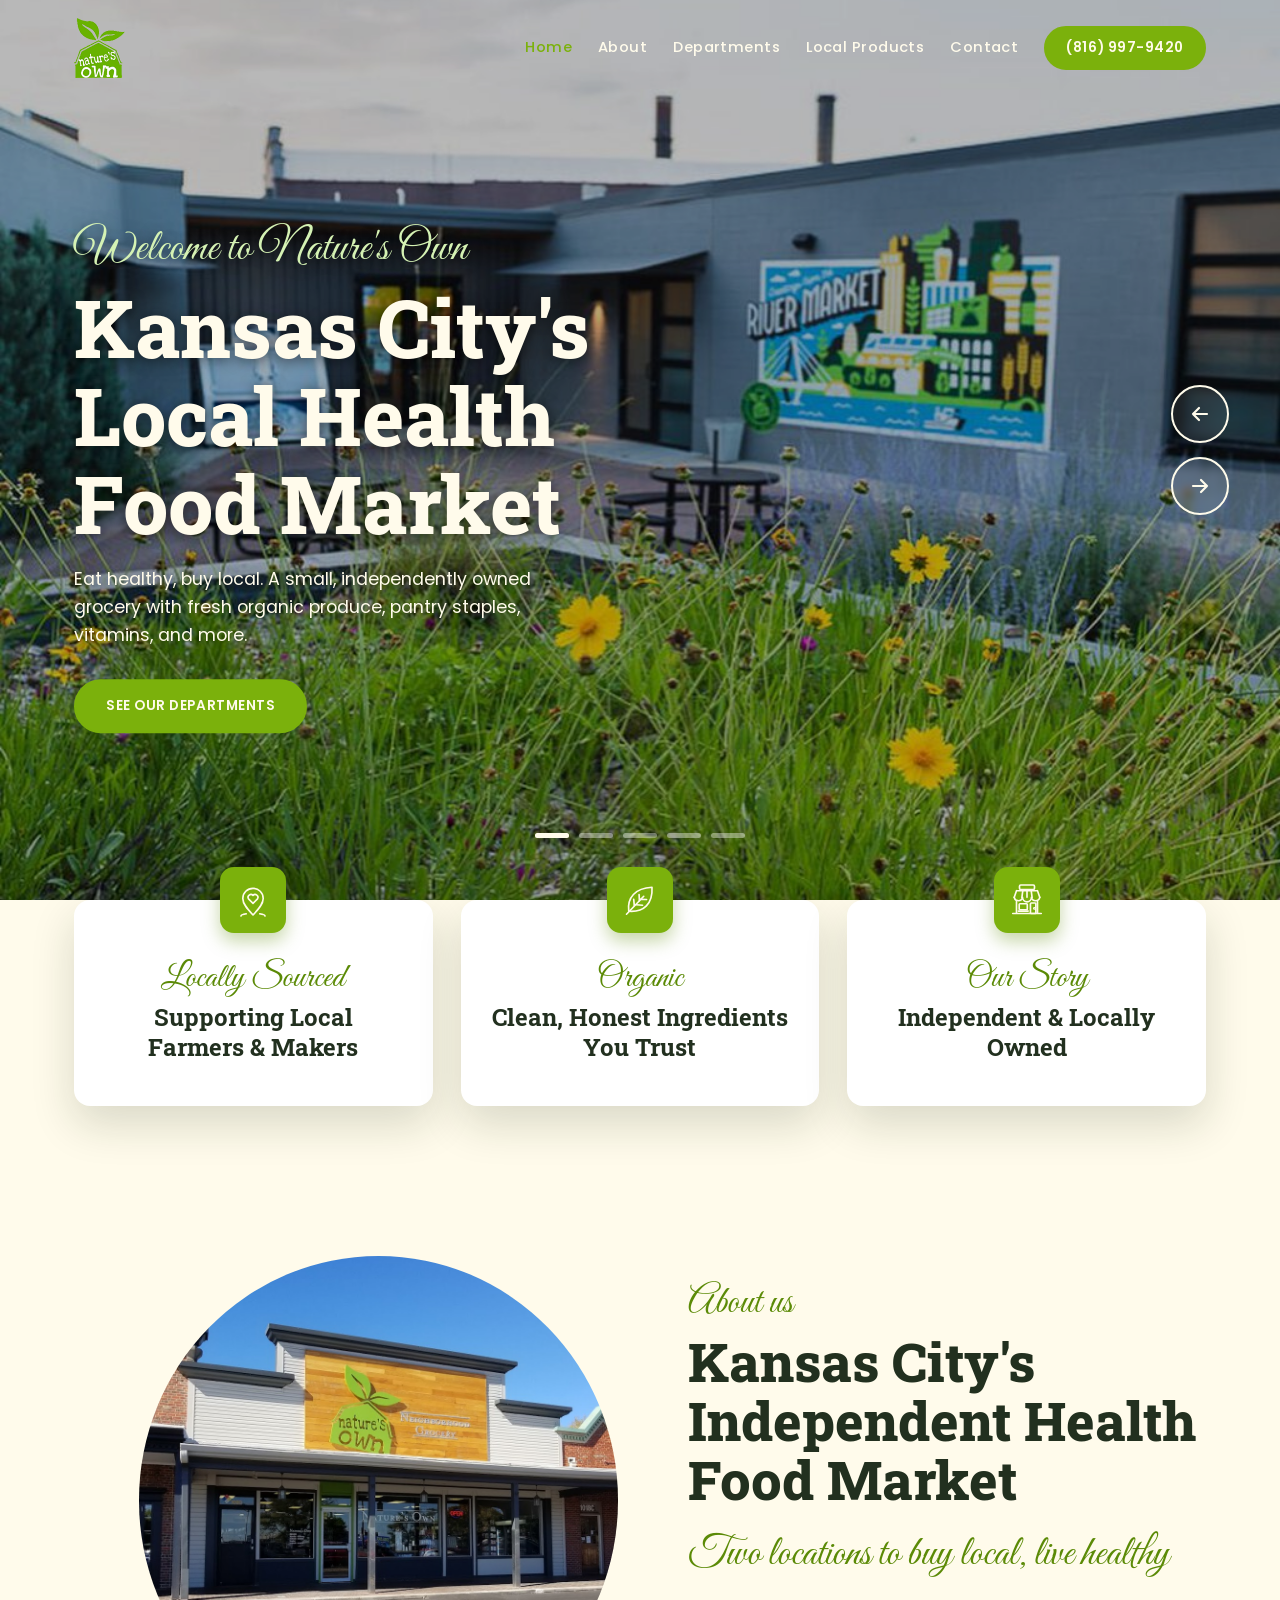
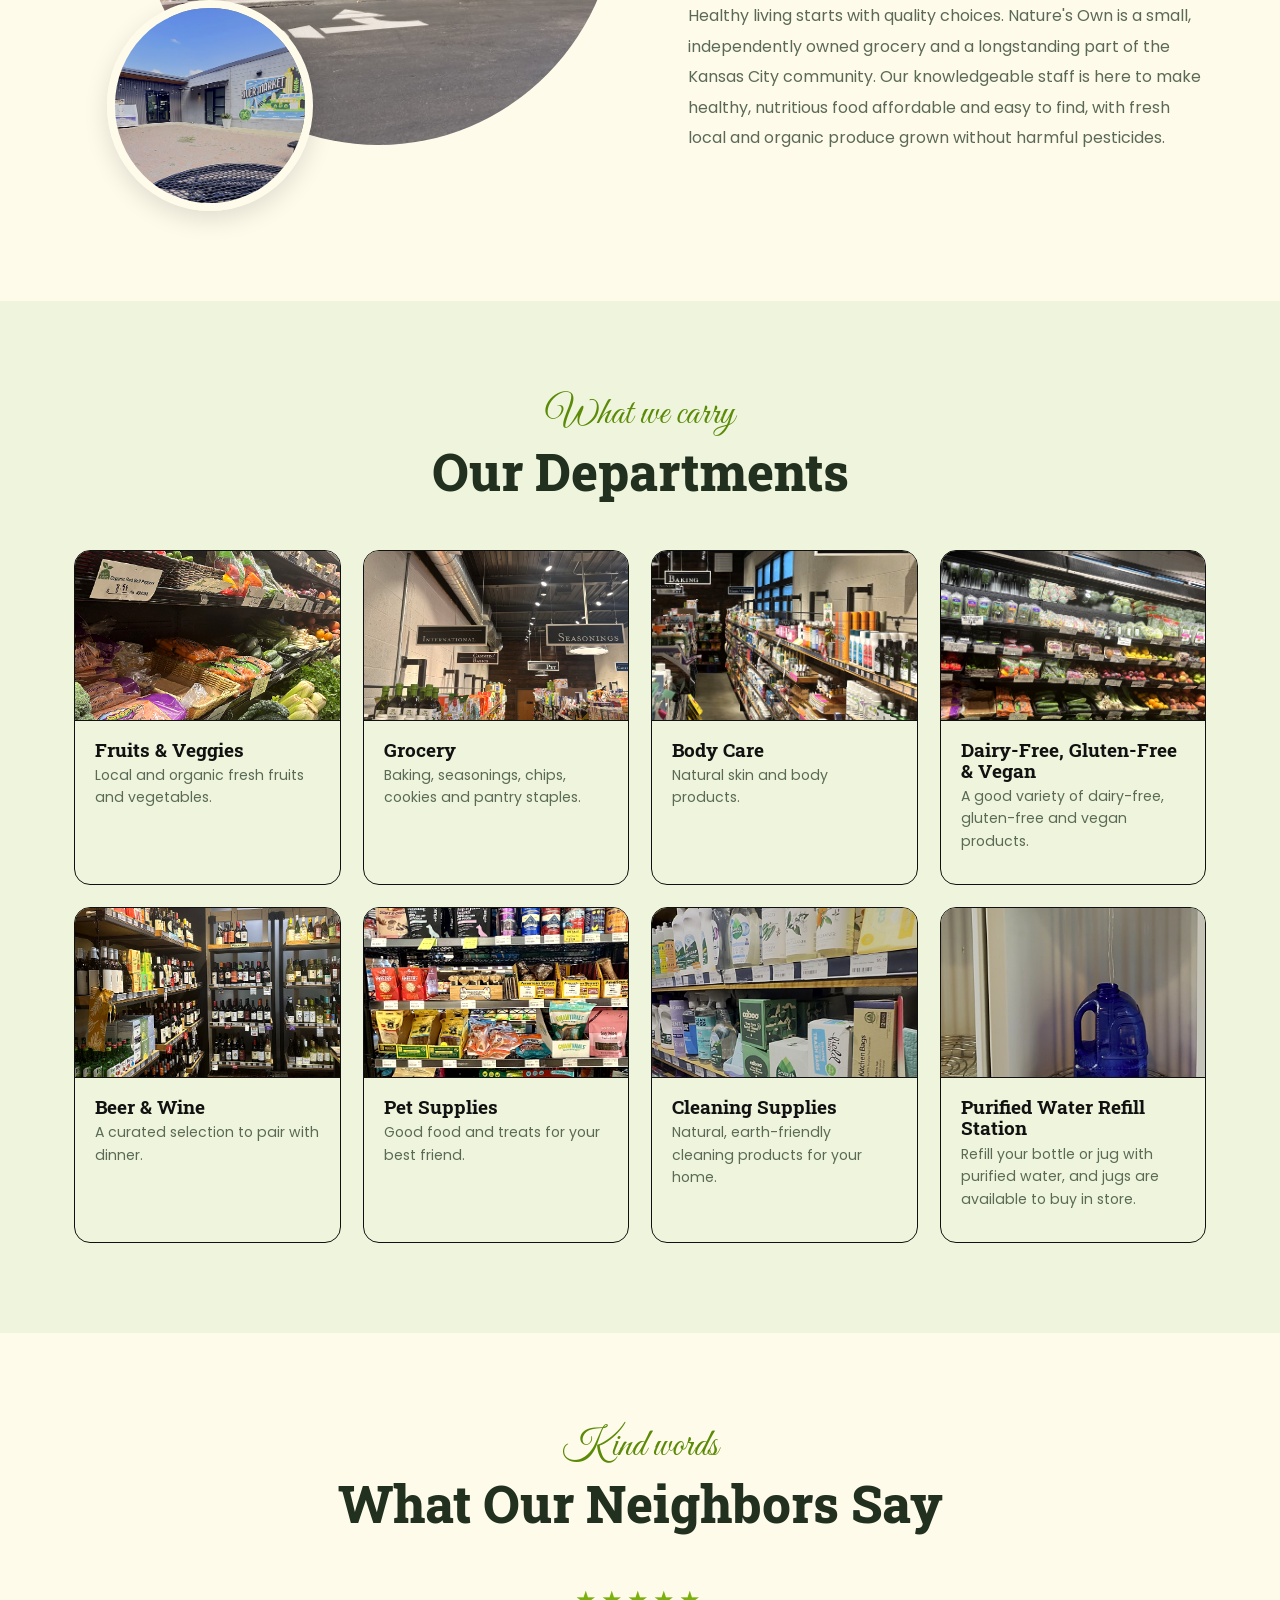
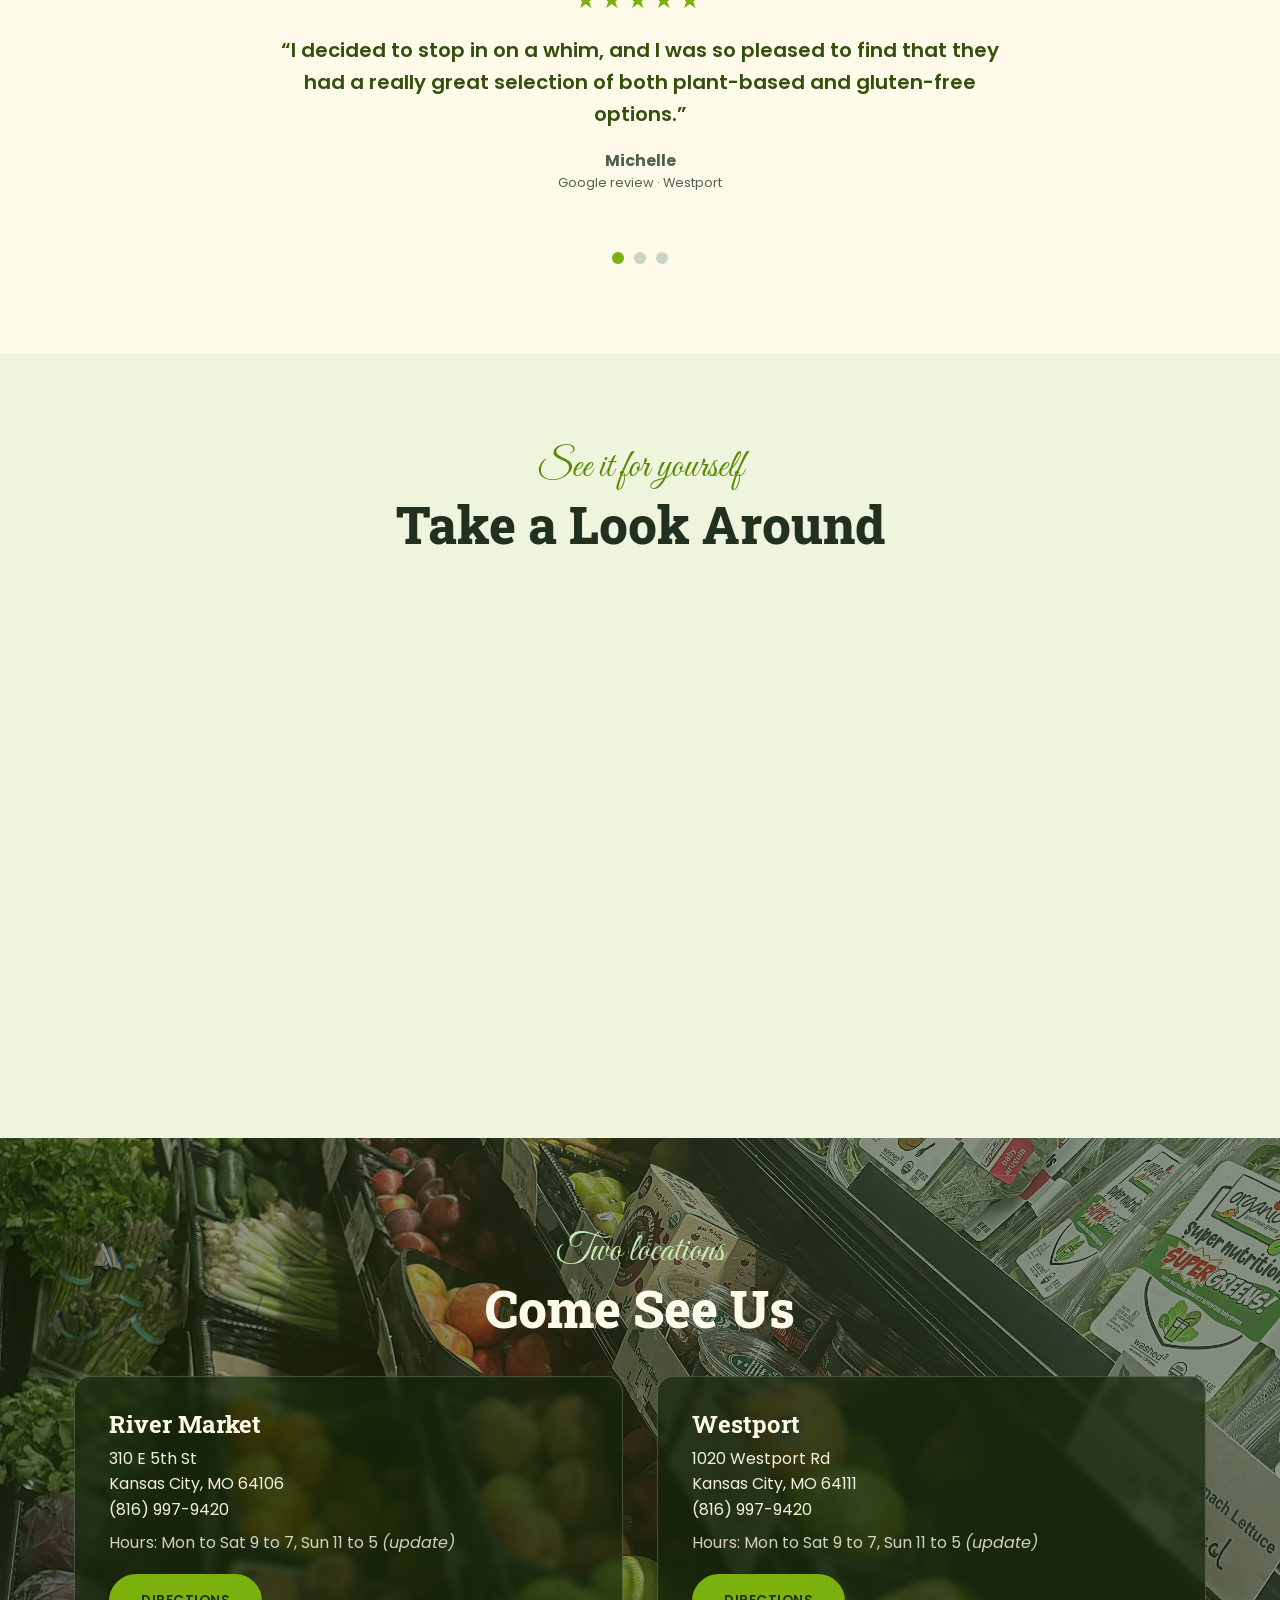
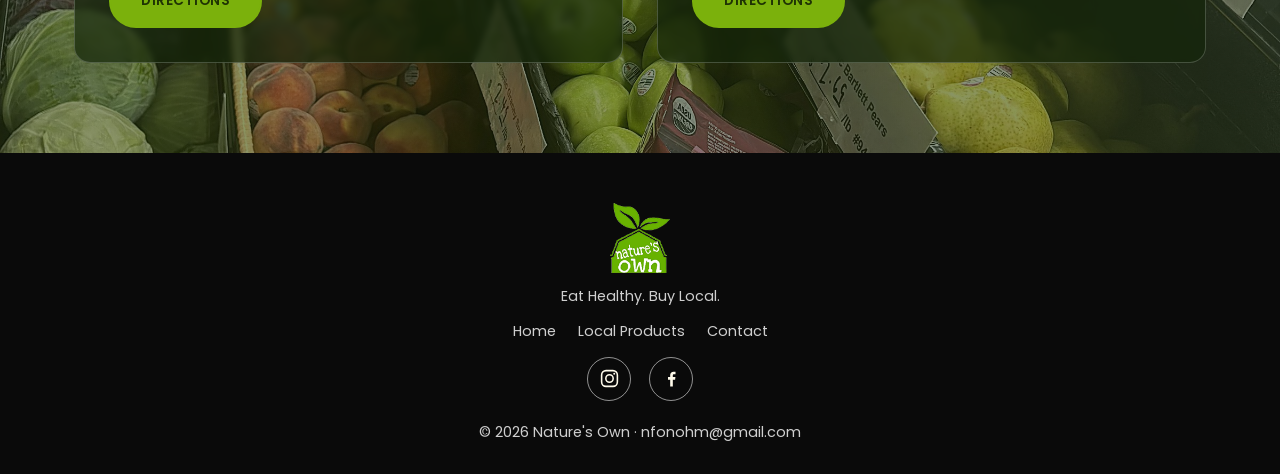
==== commit 65b6ce80: "Fix mobile horizontal overflow, balance tagline, better grocery photo Co-Authored-By: Claude Sonnet " ====
--- a/index.html
+++ b/index.html
@@ -8,7 +8,7 @@
 <link rel="preconnect" href="https://fonts.googleapis.com">
 <link rel="preconnect" href="https://fonts.gstatic.com" crossorigin>
 <link href="https://fonts.googleapis.com/css2?family=Roboto+Slab:wght@400;600;700;800&family=Poppins:wght@400;500;600;700&family=Great+Vibes&display=swap" rel="stylesheet">
-<link rel="icon" href="img/logo.png"><link rel="stylesheet" href="css/style.css?v=36">
+<link rel="icon" href="img/logo.png"><link rel="stylesheet" href="css/style.css?v=38">
 </head>
 <body>
 
@@ -75,7 +75,7 @@
   <div class="head"><span class="script">What we carry</span><h2>Our Departments</h2></div>
   <div class="dgrid">
     <div class="card rv"><div class="ph"><img src="img/s2829.jpg?v=5" alt="Fresh produce at Nature's Own" loading="lazy"></div><div class="body"><h3>Fruits &amp; Veggies</h3><p>Local and organic fresh fruits and vegetables.</p></div></div>
-    <div class="card rv"><div class="ph"><img src="img/s2836.jpg?v=5" alt="Inside Nature's Own" loading="lazy"></div><div class="body"><h3>Grocery</h3><p>Baking, seasonings, chips, cookies and pantry staples.</p></div></div>
+    <div class="card rv"><div class="ph"><img src="img/s2824.jpg?v=5" alt="Grocery aisle at Nature's Own" loading="lazy"></div><div class="body"><h3>Grocery</h3><p>Baking, seasonings, chips, cookies and pantry staples.</p></div></div>
     <div class="card rv"><div class="ph"><img src="img/s2820.jpg?v=5" alt="Body care at Nature's Own" loading="lazy"></div><div class="body"><h3>Body Care</h3><p>Natural skin and body products.</p></div></div>
     <div class="card rv"><div class="ph"><img src="img/s2828.jpg?v=5" alt="Inside Nature's Own" loading="lazy"></div><div class="body"><h3>Dairy-Free, Gluten-Free &amp; Vegan</h3><p>A good variety of dairy-free, gluten-free and vegan products.</p></div></div>
     <div class="card rv"><div class="ph"><img src="img/wine.jpg?v=5" alt="Beer and wine at Nature's Own" loading="lazy"></div><div class="body"><h3>Beer &amp; Wine</h3><p>A curated selection to pair with dinner.</p></div></div>
--- a/css/style.css
+++ b/css/style.css
@@ -282,3 +282,6 @@
 .card .ph.icoph svg{width:72px;height:72px;fill:none;stroke:var(--green-text);stroke-width:1.1;stroke-linecap:round;stroke-linejoin:round}
 .card .ph{overflow:hidden}
 .card .ph img{filter:saturate(1.1) contrast(1.04) brightness(1.03);transform:scale(1.15)}
+html{overflow-x:hidden}
+.reviews{overflow:hidden}
+.story .sub{text-wrap:balance}
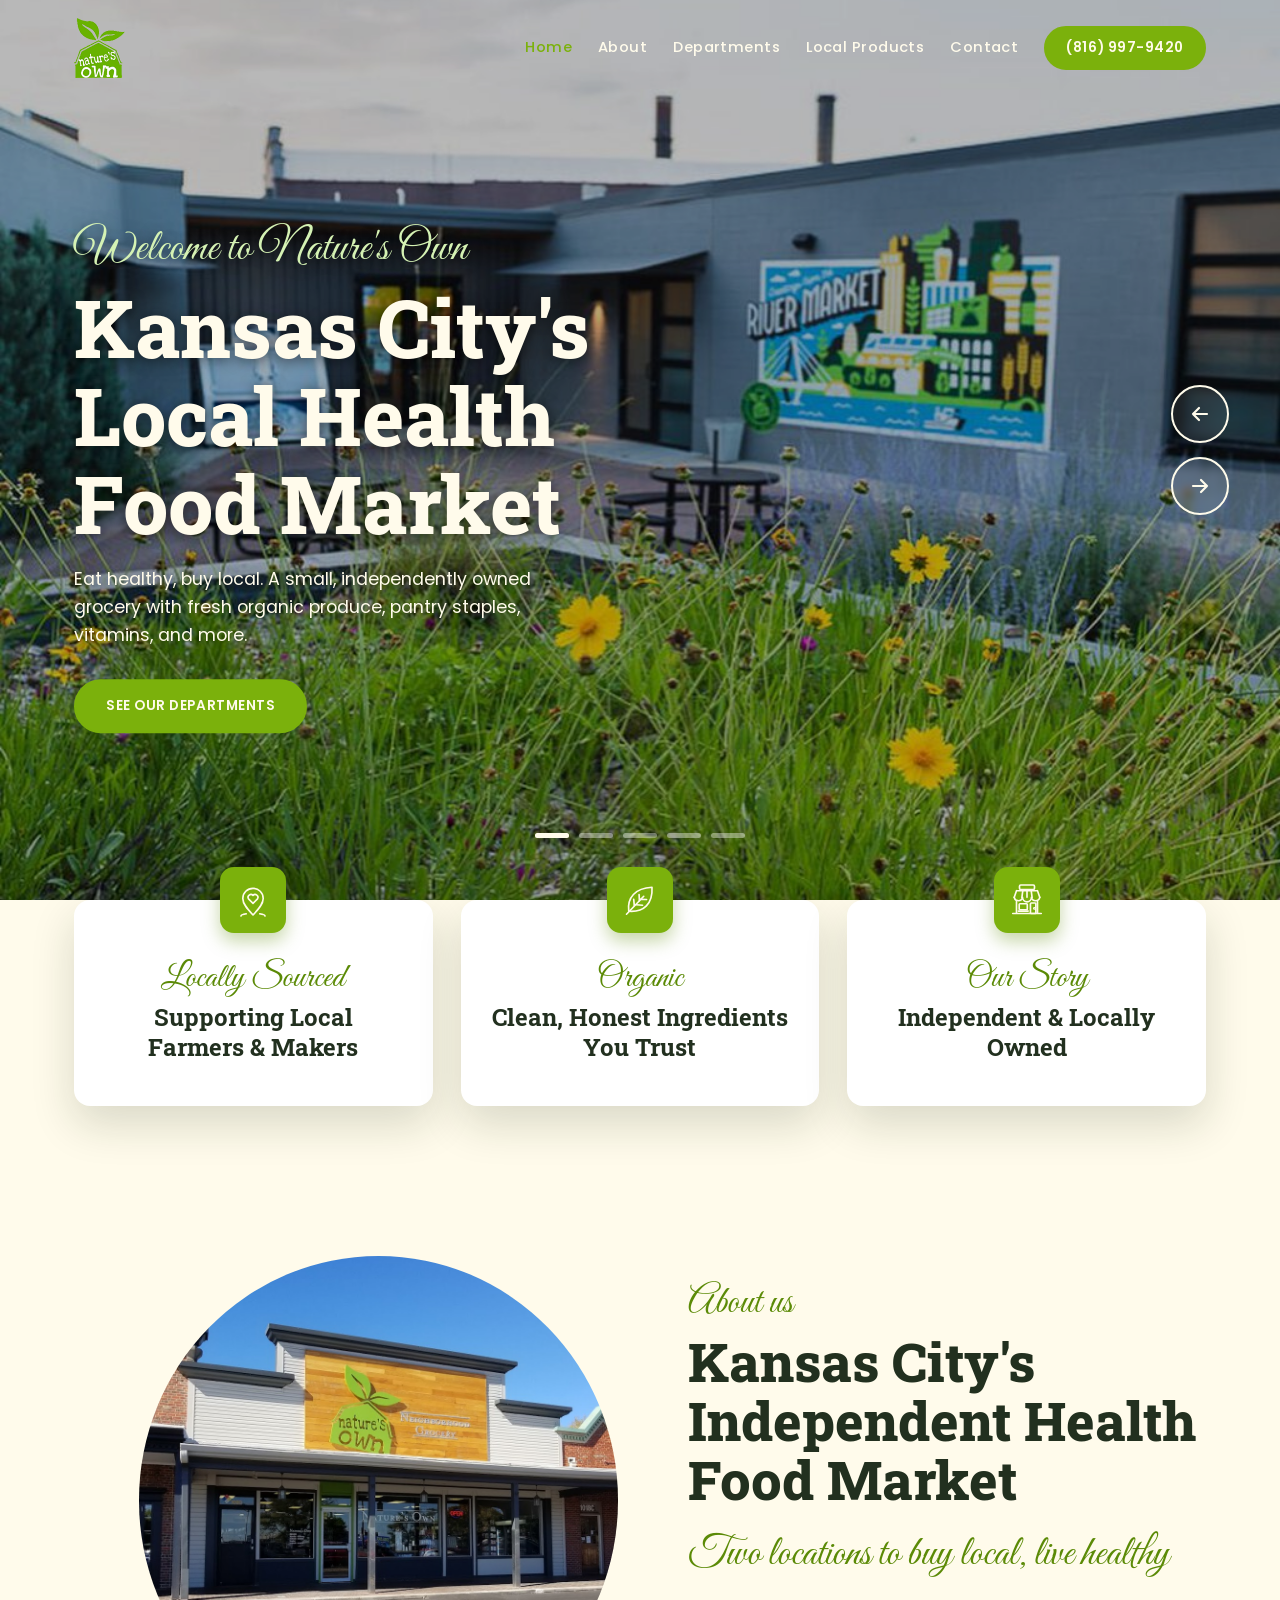
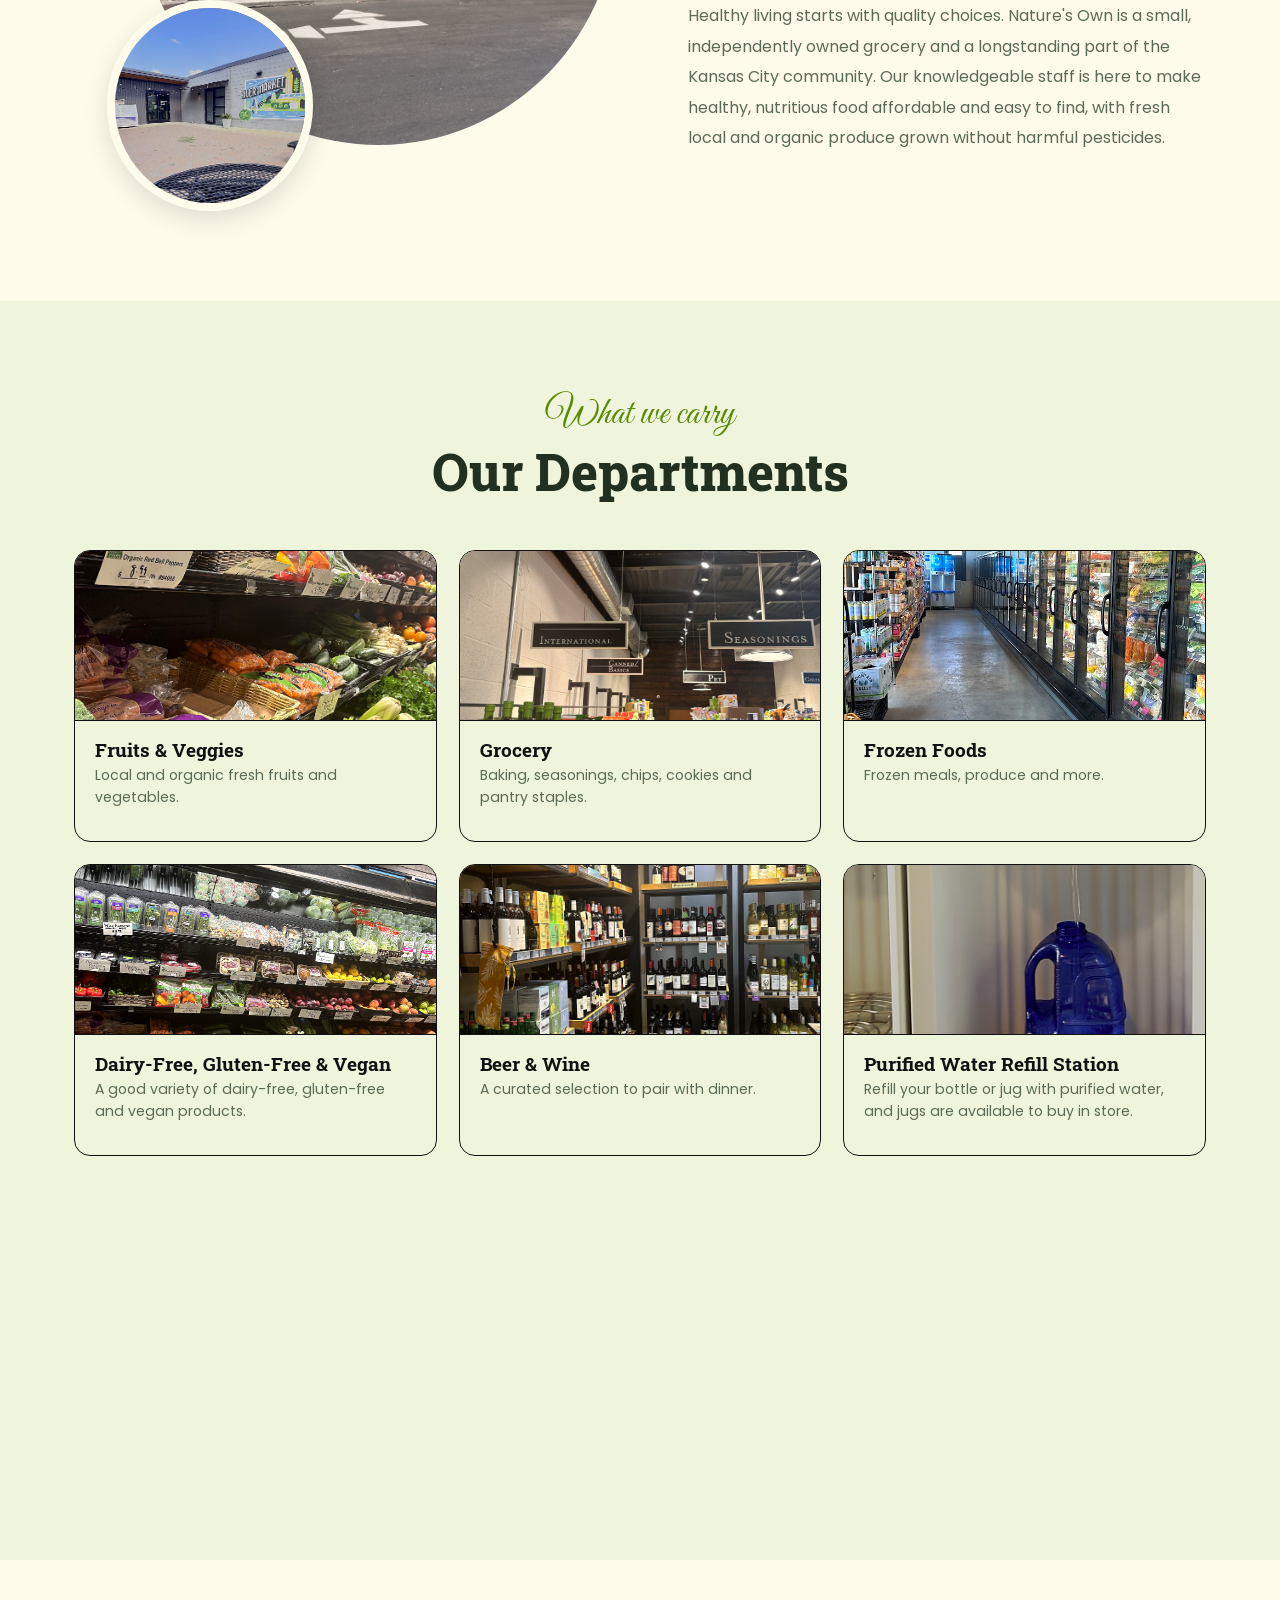
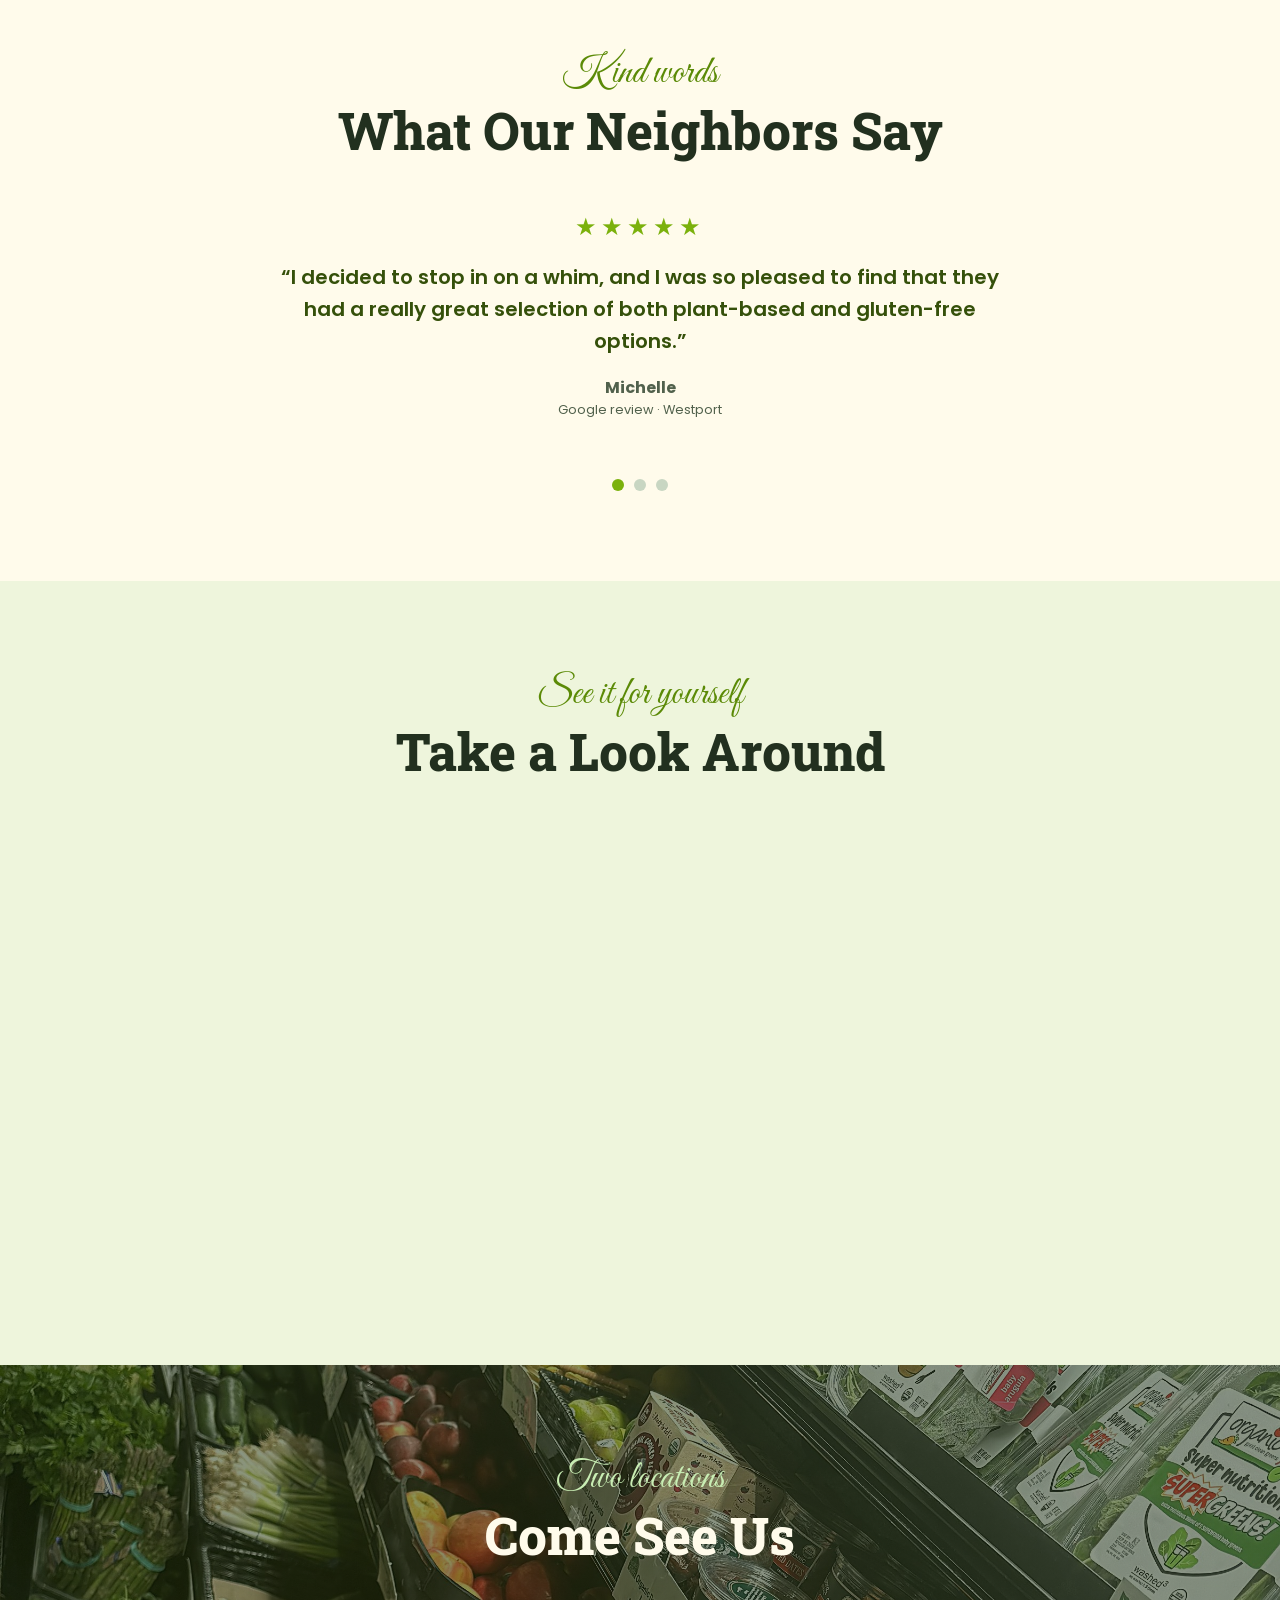
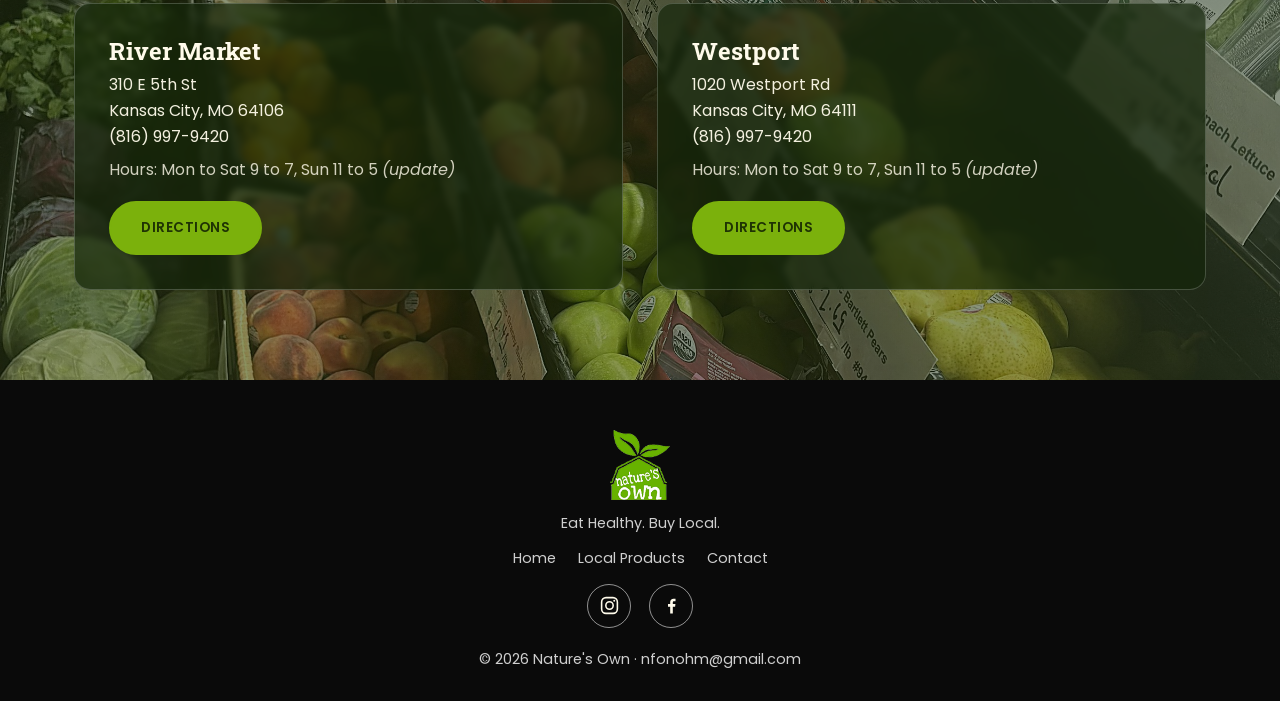
==== commit 0ac2aa3f: "Reorganize departments: add Frozen Foods, reorder, 3-column grid Co-Authored-By: Claude Sonnet 5.5 <" ====
--- a/index.html
+++ b/index.html
@@ -8,7 +8,7 @@
 <link rel="preconnect" href="https://fonts.googleapis.com">
 <link rel="preconnect" href="https://fonts.gstatic.com" crossorigin>
 <link href="https://fonts.googleapis.com/css2?family=Roboto+Slab:wght@400;600;700;800&family=Poppins:wght@400;500;600;700&family=Great+Vibes&display=swap" rel="stylesheet">
-<link rel="icon" href="img/logo.png"><link rel="stylesheet" href="css/style.css?v=38">
+<link rel="icon" href="img/logo.png"><link rel="stylesheet" href="css/style.css?v=40">
 </head>
 <body>
 
@@ -76,12 +76,13 @@
   <div class="dgrid">
     <div class="card rv"><div class="ph"><img src="img/s2829.jpg?v=5" alt="Fresh produce at Nature's Own" loading="lazy"></div><div class="body"><h3>Fruits &amp; Veggies</h3><p>Local and organic fresh fruits and vegetables.</p></div></div>
     <div class="card rv"><div class="ph"><img src="img/s2824.jpg?v=5" alt="Grocery aisle at Nature's Own" loading="lazy"></div><div class="body"><h3>Grocery</h3><p>Baking, seasonings, chips, cookies and pantry staples.</p></div></div>
-    <div class="card rv"><div class="ph"><img src="img/s2820.jpg?v=5" alt="Body care at Nature's Own" loading="lazy"></div><div class="body"><h3>Body Care</h3><p>Natural skin and body products.</p></div></div>
+    <div class="card rv"><div class="ph"><img src="img/frozen.jpg?v=1" alt="Frozen foods at Nature's Own" loading="lazy" style="object-position:50% 60%"></div><div class="body"><h3>Frozen Foods</h3><p>Frozen meals, produce and more.</p></div></div>
     <div class="card rv"><div class="ph"><img src="img/s2828.jpg?v=5" alt="Inside Nature's Own" loading="lazy"></div><div class="body"><h3>Dairy-Free, Gluten-Free &amp; Vegan</h3><p>A good variety of dairy-free, gluten-free and vegan products.</p></div></div>
     <div class="card rv"><div class="ph"><img src="img/wine.jpg?v=5" alt="Beer and wine at Nature's Own" loading="lazy"></div><div class="body"><h3>Beer &amp; Wine</h3><p>A curated selection to pair with dinner.</p></div></div>
+    <div class="card rv"><div class="ph"><img src="img/water.jpg?v=1" alt="Purified water refill station at Nature's Own" loading="lazy" style="object-position:50% 72%"></div><div class="body"><h3>Purified Water Refill Station</h3><p>Refill your bottle or jug with purified water, and jugs are available to buy in store.</p></div></div>
+    <div class="card rv"><div class="ph"><img src="img/s2820.jpg?v=5" alt="Body care at Nature's Own" loading="lazy"></div><div class="body"><h3>Body Care</h3><p>Natural skin and body products.</p></div></div>
     <div class="card rv"><div class="ph"><img src="img/pet.jpg" alt="Pet supplies at Nature's Own" loading="lazy"></div><div class="body"><h3>Pet Supplies</h3><p>Good food and treats for your best friend.</p></div></div>
     <div class="card rv"><div class="ph"><img src="img/cleaning.jpg?v=1" alt="Cleaning supplies at Nature's Own" loading="lazy" style="object-position:50% 38%"></div><div class="body"><h3>Cleaning Supplies</h3><p>Natural, earth-friendly cleaning products for your home.</p></div></div>
-    <div class="card rv"><div class="ph"><img src="img/water.jpg?v=1" alt="Purified water refill station at Nature's Own" loading="lazy" style="object-position:50% 72%"></div><div class="body"><h3>Purified Water Refill Station</h3><p>Refill your bottle or jug with purified water, and jugs are available to buy in store.</p></div></div>
   </div>
 </div></section>
 
--- a/css/style.css
+++ b/css/style.css
@@ -128,7 +128,7 @@
 /* ---------- DEPARTMENTS ---------- */
 .depts{background:var(--green-light)}
 .head{text-align:center;margin-bottom:50px}
-.dgrid{display:grid;grid-template-columns:repeat(4,1fr);gap:22px}
+.dgrid{display:grid;grid-template-columns:repeat(3,1fr);gap:22px}
 .card{background:transparent;border:1px solid #111;border-radius:16px;overflow:hidden;transition:.3s;display:block}
 
 .card .ph{height:170px;border-bottom:1px solid #111;transition:.5s}
